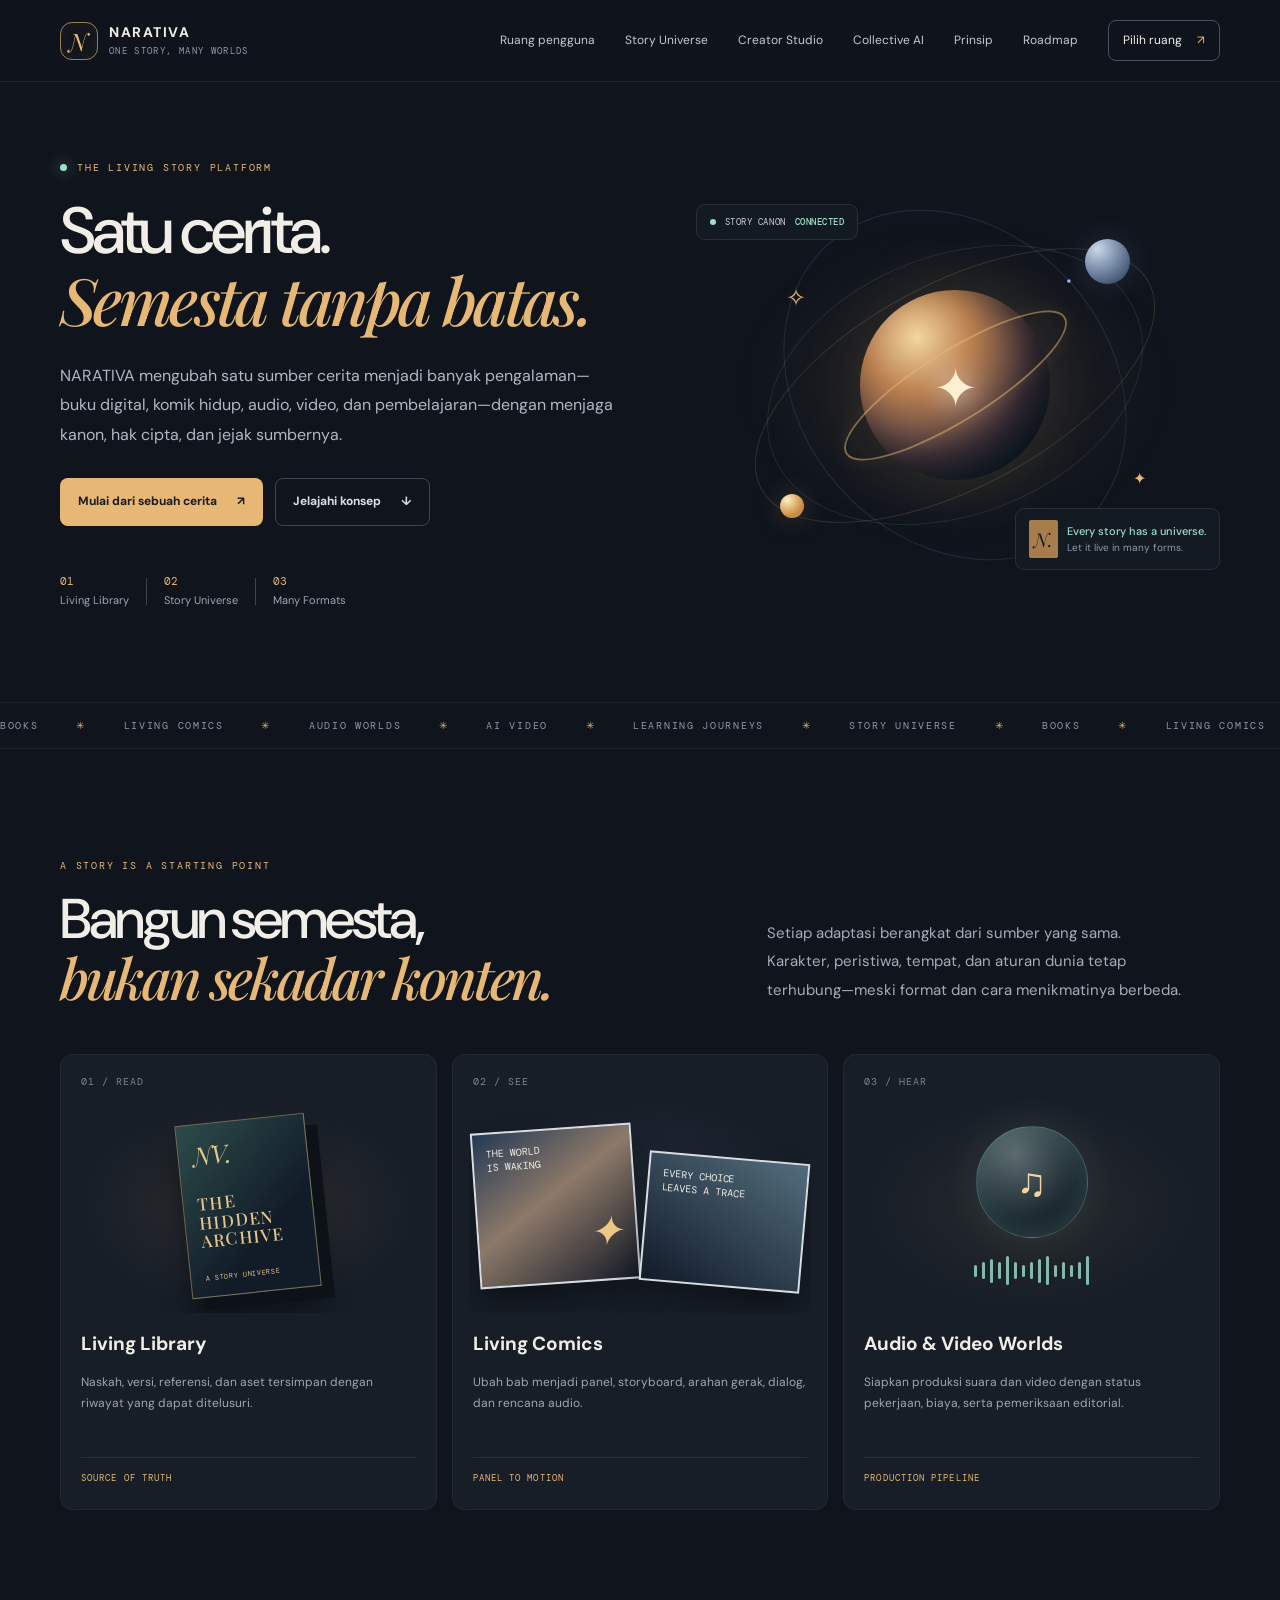
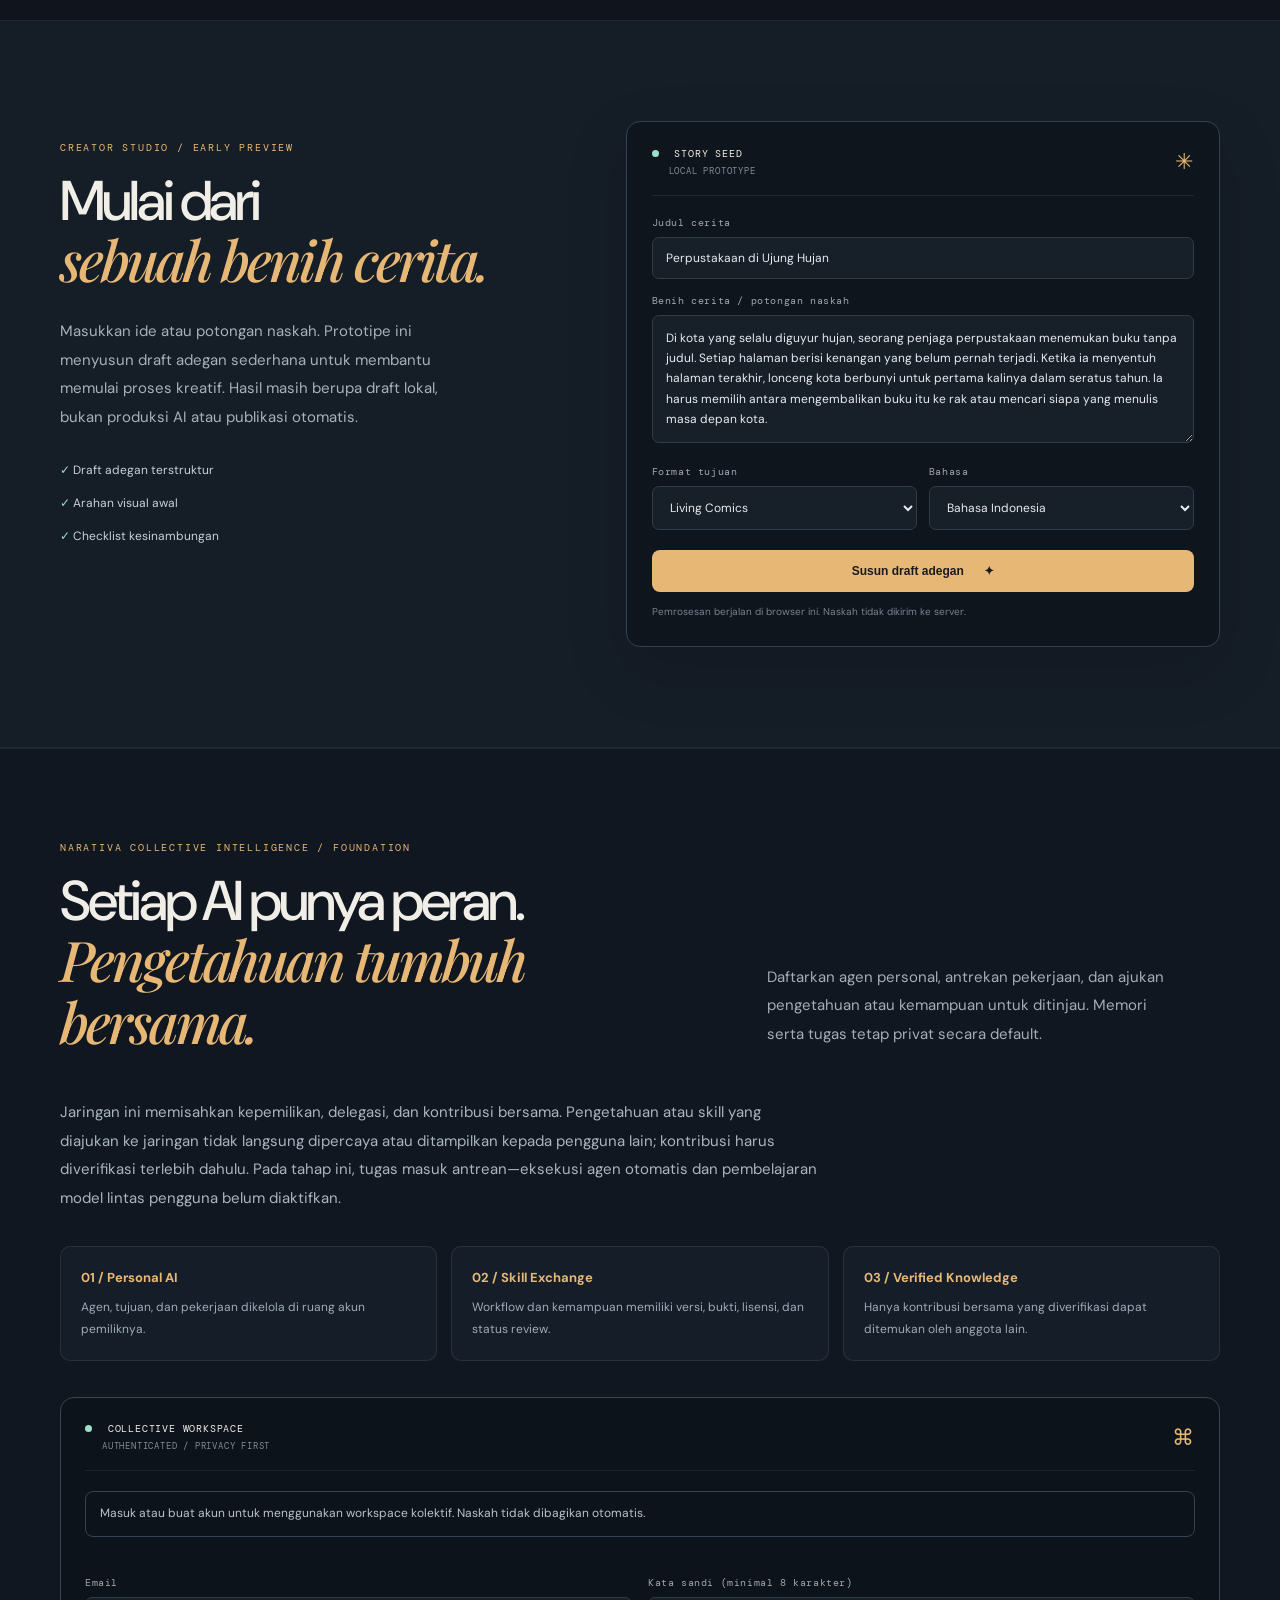
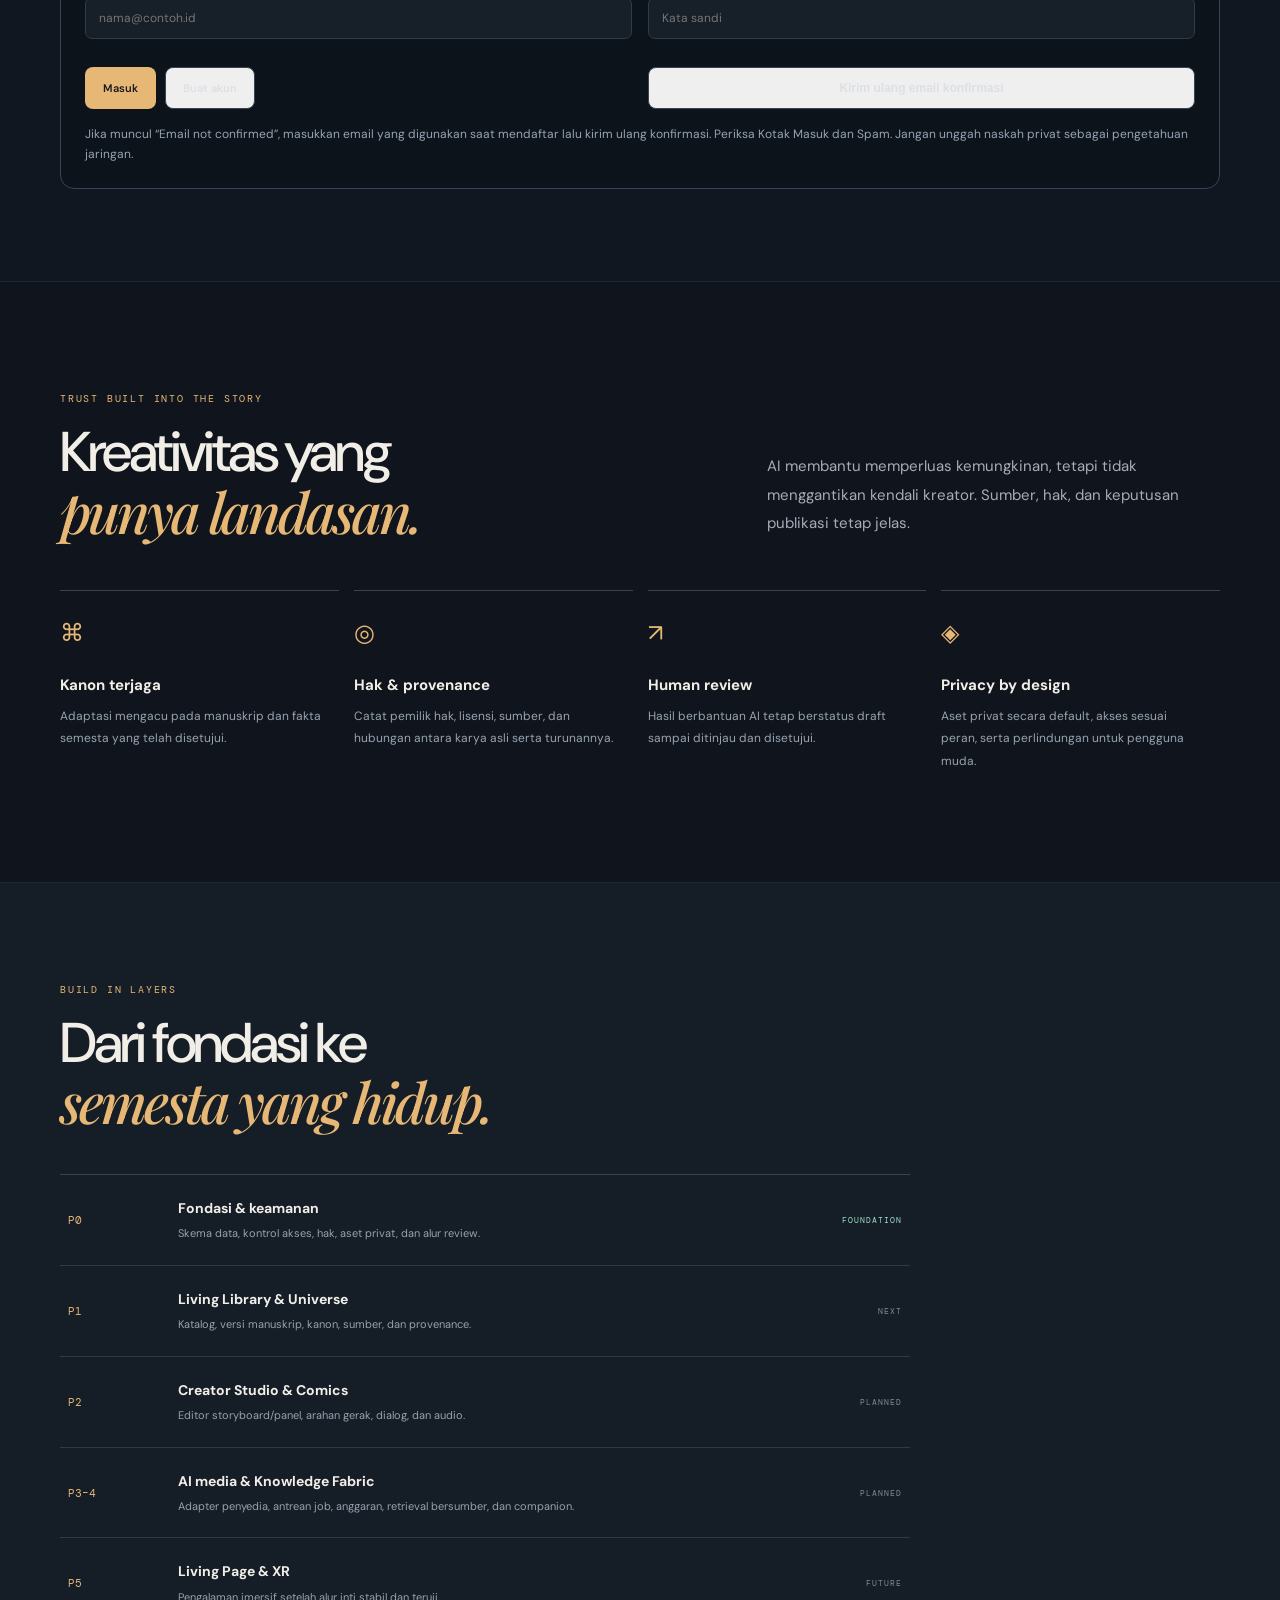
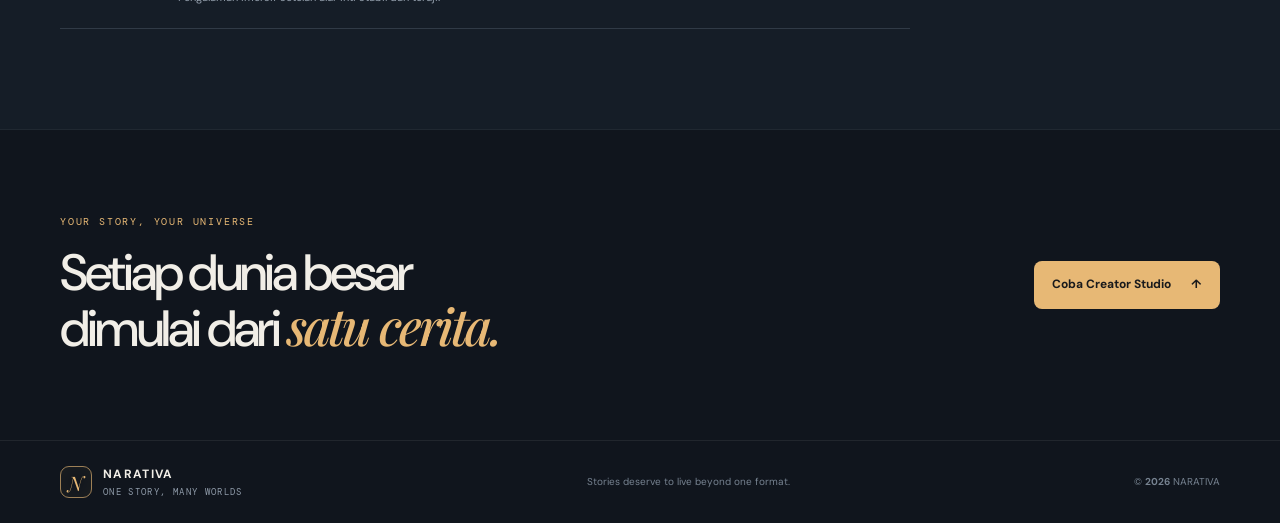
==== website/index.html @ 00829915 "feat: add resend email confirmation action" ====
<!doctype html>
<html lang="id">
<head>
  <meta charset="utf-8">
  <meta name="viewport" content="width=device-width,initial-scale=1">
  <meta name="theme-color" content="#10151d">
  <meta name="description" content="NARATIVA — One Story, Many Worlds. Living Library dan Story Universe Engine untuk mengembangkan cerita ke buku, komik hidup, audio, video, dan pengalaman belajar.">
  <title>NARATIVA — One Story, Many Worlds</title>
  <link rel="stylesheet" href="theme.css">
  <link rel="stylesheet" href="collective.css">
  <script defer src="vendor/supabase.js"></script>
  <script defer src="app.js"></script>
  <script defer src="collective.js"></script>
</head>
<body>
  <header class="topbar">
    <a class="brand" href="#home" aria-label="NARATIVA home"><span class="brand-mark">N</span><span>NARATIVA<small>ONE STORY, MANY WORLDS</small></span></a>
    <button class="menu-toggle" id="menuToggle" aria-label="Buka menu" aria-expanded="false">☰</button>
    <nav id="nav">
      <a href="spaces.html">Ruang pengguna</a><a href="#universe">Story Universe</a><a href="#studio">Creator Studio</a><a href="#collective">Collective AI</a><a href="#principles">Prinsip</a><a href="#roadmap">Roadmap</a>
      <a class="nav-cta" href="spaces.html">Pilih ruang <span>↗</span></a>
    </nav>
  </header>
  <main>
    <section class="hero wrap" id="home">
      <div class="hero-copy">
        <div class="eyebrow"><span class="pulse"></span> THE LIVING STORY PLATFORM</div>
        <h1>Satu cerita.<br><em>Semesta tanpa batas.</em></h1>
        <p class="hero-lede">NARATIVA mengubah satu sumber cerita menjadi banyak pengalaman—buku digital, komik hidup, audio, video, dan pembelajaran—dengan menjaga kanon, hak cipta, dan jejak sumbernya.</p>
        <div class="hero-actions"><a class="button primary" href="#studio">Mulai dari sebuah cerita <span>↗</span></a><a class="button secondary" href="#universe">Jelajahi konsep <span>↓</span></a></div>
        <div class="proof-row"><div><b>01</b><span>Living Library</span></div><i></i><div><b>02</b><span>Story Universe</span></div><i></i><div><b>03</b><span>Many Formats</span></div></div>
      </div>
      <div class="hero-art" aria-label="Ilustrasi abstrak semesta cerita">
        <div class="orbit orbit-a"></div><div class="orbit orbit-b"></div><div class="orbit orbit-c"></div>
        <div class="planet planet-main"><span class="planet-glyph">✦</span></div><div class="planet planet-small"></div><div class="planet planet-gold"></div>
        <div class="art-label label-top"><span class="tiny-dot"></span> STORY CANON <b>CONNECTED</b></div>
        <div class="art-label label-bottom"><span class="mini-cover">N.</span><span><b>Every story has a universe.</b><small>Let it live in many forms.</small></span></div>
        <span class="star star-one">✧</span><span class="star star-two">✦</span><span class="star star-three">·</span>
      </div>
    </section>
    <section class="ticker" aria-label="Format yang didukung"><div>BOOKS <span>✳</span> LIVING COMICS <span>✳</span> AUDIO WORLDS <span>✳</span> AI VIDEO <span>✳</span> LEARNING JOURNEYS <span>✳</span> STORY UNIVERSE <span>✳</span> BOOKS <span>✳</span> LIVING COMICS <span>✳</span></div></section>
    <section class="section wrap" id="universe">
      <div class="section-head"><div><div class="eyebrow">A STORY IS A STARTING POINT</div><h2>Bangun semesta,<br><em>bukan sekadar konten.</em></h2></div><p>Setiap adaptasi berangkat dari sumber yang sama. Karakter, peristiwa, tempat, dan aturan dunia tetap terhubung—meski format dan cara menikmatinya berbeda.</p></div>
      <div class="format-grid">
        <article class="format-card card-book"><div class="card-number">01 / READ</div><div class="format-art book-art"><div class="book-cover"><span>NV.</span><i>THE<br>HIDDEN<br>ARCHIVE</i><small>A STORY UNIVERSE</small></div></div><h3>Living Library</h3><p>Naskah, versi, referensi, dan aset tersimpan dengan riwayat yang dapat ditelusuri.</p><span class="card-tag">SOURCE OF TRUTH</span></article>
        <article class="format-card card-comic"><div class="card-number">02 / SEE</div><div class="format-art comic-art"><div class="comic-panel"><span>THE WORLD<br>IS WAKING</span><i>✦</i></div><div class="comic-panel second"><span>EVERY CHOICE<br>LEAVES A TRACE</span></div></div><h3>Living Comics</h3><p>Ubah bab menjadi panel, storyboard, arahan gerak, dialog, dan rencana audio.</p><span class="card-tag">PANEL TO MOTION</span></article>
        <article class="format-card card-audio"><div class="card-number">03 / HEAR</div><div class="format-art audio-art"><div class="sound-orb">♫</div><div class="wave"><b></b><b></b><b></b><b></b><b></b><b></b><b></b><b></b><b></b><b></b><b></b><b></b><b></b><b></b><b></b></div></div><h3>Audio & Video Worlds</h3><p>Siapkan produksi suara dan video dengan status pekerjaan, biaya, serta pemeriksaan editorial.</p><span class="card-tag">PRODUCTION PIPELINE</span></article>
      </div>
    </section>
    <section class="studio-section" id="studio"><div class="wrap studio-layout">
      <div class="studio-copy"><div class="eyebrow">CREATOR STUDIO / EARLY PREVIEW</div><h2>Mulai dari<br><em>sebuah benih cerita.</em></h2><p>Masukkan ide atau potongan naskah. Prototipe ini menyusun draft adegan sederhana untuk membantu memulai proses kreatif. Hasil masih berupa draft lokal, bukan produksi AI atau publikasi otomatis.</p><div class="studio-points"><span>✓ Draft adegan terstruktur</span><span>✓ Arahan visual awal</span><span>✓ Checklist kesinambungan</span></div></div>
      <div class="studio-panel"><div class="panel-top"><div><span class="status-dot"></span> STORY SEED <small>LOCAL PROTOTYPE</small></div><span class="panel-icon">✳</span></div>
        <label for="storyTitle">Judul cerita</label><input id="storyTitle" maxlength="90" value="Perpustakaan di Ujung Hujan" placeholder="Beri judul cerita">
        <label for="storyText">Benih cerita / potongan naskah</label><textarea id="storyText" rows="5" maxlength="6000" placeholder="Ceritakan tokoh, dunia, konflik, atau adegan pembuka...">Di kota yang selalu diguyur hujan, seorang penjaga perpustakaan menemukan buku tanpa judul. Setiap halaman berisi kenangan yang belum pernah terjadi. Ketika ia menyentuh halaman terakhir, lonceng kota berbunyi untuk pertama kalinya dalam seratus tahun. Ia harus memilih antara mengembalikan buku itu ke rak atau mencari siapa yang menulis masa depan kota.</textarea>
        <div class="panel-options"><div><label for="formatSelect">Format tujuan</label><select id="formatSelect"><option value="comic">Living Comics</option><option value="book">Buku digital</option><option value="audio">Audio drama</option><option value="video">AI Video (rencana)</option></select></div><div><label for="languageSelect">Bahasa</label><select id="languageSelect"><option value="id">Bahasa Indonesia</option><option value="en">English</option></select></div></div>
        <button class="button primary generate-btn" id="generateBtn">Susun draft adegan <span>✦</span></button>
        <p class="form-note" id="formNote">Pemrosesan berjalan di browser ini. Naskah tidak dikirim ke server.</p>
        <div id="results" class="results" hidden aria-live="polite"></div>
      </div>
    </div></section>
    <section class="collective-section" id="collective"><div class="wrap">
      <div class="eyebrow">NARATIVA COLLECTIVE INTELLIGENCE / FOUNDATION</div>
      <div class="section-head"><div><h2>Setiap AI punya peran.<br><em>Pengetahuan tumbuh bersama.</em></h2></div><p>Daftarkan agen personal, antrekan pekerjaan, dan ajukan pengetahuan atau kemampuan untuk ditinjau. Memori serta tugas tetap privat secara default.</p></div>
      <p class="collective-intro">Jaringan ini memisahkan kepemilikan, delegasi, dan kontribusi bersama. Pengetahuan atau skill yang diajukan ke jaringan tidak langsung dipercaya atau ditampilkan kepada pengguna lain; kontribusi harus diverifikasi terlebih dahulu. Pada tahap ini, tugas masuk antrean—eksekusi agen otomatis dan pembelajaran model lintas pengguna belum diaktifkan.</p>
      <div class="collective-pillars">
        <article class="collective-pillar"><b>01 / Personal AI</b><p>Agen, tujuan, dan pekerjaan dikelola di ruang akun pemiliknya.</p></article>
        <article class="collective-pillar"><b>02 / Skill Exchange</b><p>Workflow dan kemampuan memiliki versi, bukti, lisensi, dan status review.</p></article>
        <article class="collective-pillar"><b>03 / Verified Knowledge</b><p>Hanya kontribusi bersama yang diverifikasi dapat ditemukan oleh anggota lain.</p></article>
      </div>
      <div class="collective-workspace">
        <div class="panel-top"><div><span class="status-dot"></span> COLLECTIVE WORKSPACE <small>AUTHENTICATED / PRIVACY FIRST</small></div><span class="panel-icon">⌘</span></div>
        <div class="collective-status" id="collectiveStatus" role="status" aria-live="polite">Memeriksa konfigurasi autentikasi...</div>
        <div class="collective-auth" id="collectiveAuth">
          <div><label for="authEmail">Email</label><input id="authEmail" type="email" autocomplete="email" placeholder="nama@contoh.id"></div>
          <div><label for="authPassword">Kata sandi (minimal 8 karakter)</label><input id="authPassword" type="password" autocomplete="current-password" minlength="8" placeholder="Kata sandi"></div>
          <div class="collective-actions"><button class="button primary" type="button" id="signInBtn">Masuk</button><button class="button secondary" type="button" id="signUpBtn">Buat akun</button></div>
          <button class="button secondary" type="button" id="resendConfirmationBtn">Kirim ulang email konfirmasi</button>
          <p>Jika muncul “Email not confirmed”, masukkan email yang digunakan saat mendaftar lalu kirim ulang konfirmasi. Periksa Kotak Masuk dan Spam. Jangan unggah naskah privat sebagai pengetahuan jaringan.</p>
        </div>
        <div id="collectiveWorkspace" hidden>
          <div class="collective-userbar"><span>AKUN AKTIF · <strong id="collectiveUser"></strong></span><button class="button secondary" type="button" id="signOutBtn">Keluar</button></div>
          <div class="collective-grid">
            <form class="collective-form-card" id="taskForm">
              <h3>Antrean tugas kolektif</h3><p>Tugas disimpan sebagai privat. Anggaran adalah batas unit internal, bukan tagihan uang.</p>
              <label for="taskTitle">Judul tugas</label><input id="taskTitle" maxlength="180" required placeholder="Contoh: analisis kontinuitas cerita">
              <label for="taskObjective">Tujuan dan konteks yang boleh diproses</label><textarea id="taskObjective" maxlength="12000" required placeholder="Jelaskan hasil yang diharapkan..."></textarea>
              <label for="taskType">Jenis tugas</label><select id="taskType"><option value="story_analysis">Analisis cerita</option><option value="continuity">Kontinuitas</option><option value="research">Riset</option><option value="writing">Penulisan</option><option value="seo">SEO</option><option value="translation">Terjemahan</option><option value="audio_plan">Rencana audio</option><option value="other">Lainnya</option></select>
              <div class="panel-options"><div><label for="maxAgents">Maksimum agen (1–10)</label><input id="maxAgents" type="number" min="1" max="10" value="3"></div><div><label for="budgetUnits">Budget unit (1–100)</label><input id="budgetUnits" type="number" min="1" max="100" value="10"></div></div>
              <button class="button primary generate-btn" type="submit">Masukkan antrean ↗</button>
              <div class="collective-actions"><button class="button secondary" type="button" id="refreshTasksBtn">Muat tugas saya</button></div>
            </form>
            <form class="collective-form-card" id="agentForm">
              <h3>Daftarkan agen personal</h3><p>Registri agen menyimpan spesialisasi dan kapabilitas; pendaftaran tidak mengklaim agen sudah berjalan otomatis.</p>
              <label for="agentName">Nama agen</label><input id="agentName" maxlength="100" required placeholder="Story Continuity Analyst">
              <label for="agentSpecialty">Spesialisasi</label><select id="agentSpecialty"><option value="story-analysis">Analisis struktur cerita</option><option value="continuity">Kontinuitas karakter</option><option value="research">Riset dan sumber</option><option value="seo">SEO dan distribusi</option><option value="audio">Produksi audio</option><option value="translation">Bahasa dan terjemahan</option><option value="other">Lainnya</option></select>
              <label for="agentDescription">Deskripsi</label><textarea id="agentDescription" maxlength="1200" placeholder="Peran, batasan, dan metode kerja"></textarea>
              <label for="agentCapabilities">Kapabilitas (pisahkan dengan koma)</label><input id="agentCapabilities" placeholder="continuity-check, character-map">
              <button class="button primary generate-btn" type="submit">Daftarkan agen ↗</button>
              <div class="collective-actions"><button class="button secondary" type="button" id="refreshAgentsBtn">Muat agen saya</button></div>
            </form>
            <form class="collective-form-card" id="knowledgeForm">
              <h3>Ajukan pengetahuan</h3><p>Kontribusi baru berstatus menunggu tinjauan. Jangan mengirim informasi pribadi atau materi tanpa hak yang sesuai.</p>
              <label for="knowledgeTitle">Judul</label><input id="knowledgeTitle" maxlength="180" required placeholder="Praktik storyboard yang diuji">
              <label for="knowledgeSummary">Ringkasan pengetahuan</label><textarea id="knowledgeSummary" maxlength="4000" required placeholder="Temuan, konteks, batas penerapan, dan hasil..."></textarea>
              <label for="knowledgeDomain">Domain</label><input id="knowledgeDomain" maxlength="80" placeholder="storytelling">
              <label for="knowledgeSource">URL sumber (opsional)</label><input id="knowledgeSource" type="url" maxlength="2000" placeholder="https://...">
              <label class="collective-check"><input id="knowledgeShare" type="checkbox"> Ajukan untuk dibagikan ke jaringan (menunggu verifikasi)</label>
              <button class="button primary generate-btn" type="submit">Simpan kontribusi ↗</button>
            </form>
            <form class="collective-form-card" id="skillForm">
              <h3>Ajukan skill / workflow</h3><p>Deskripsikan kemampuan yang bisa diuji ulang. Skill jaringan tetap menunggu verifikasi.</p>
              <label for="skillName">Nama skill</label><input id="skillName" maxlength="120" required placeholder="Continuity Check Workflow">
              <label for="skillSlug">Slug unik</label><input id="skillSlug" maxlength="100" required pattern="[A-Za-z0-9-]+" placeholder="continuity-check-workflow">
              <label for="skillVersion">Versi</label><input id="skillVersion" maxlength="32" value="1.0.0">
              <label for="skillSummary">Ringkasan dan batas penggunaan</label><textarea id="skillSummary" maxlength="2000" required placeholder="Masukan, keluaran, batasan, dan cara mengukur kualitas..."></textarea>
              <label for="skillInstructions">Instruksi workflow (opsional)</label><textarea id="skillInstructions" maxlength="4000" placeholder="Langkah-langkah workflow tanpa rahasia atau data privat"></textarea>
              <label class="collective-check"><input id="skillShare" type="checkbox"> Ajukan ke katalog bersama (menunggu verifikasi)</label>
              <button class="button primary generate-btn" type="submit">Simpan skill ↗</button>
            </form>
            <div class="collective-form-card">
              <h3>Temukan pengetahuan dan skill</h3><p>Hanya item jaringan berstatus terverifikasi yang muncul di sini.</p>
              <label for="discoverDomain">Filter domain (opsional)</label><input id="discoverDomain" maxlength="80" placeholder="storytelling">
              <button class="button secondary generate-btn" type="button" id="discoverBtn">Cari katalog bersama ↗</button>
              <div class="collective-actions"><button class="button secondary" type="button" id="viewTasksBtn">Tampilkan tugas</button><button class="button secondary" type="button" id="viewAgentsBtn">Tampilkan agen</button></div>
            </div>
          </div>
          <div class="collective-output" id="collectiveOutput" aria-live="polite"></div>
        </div>
      </div>
    </div></section>
    <section class="section wrap" id="principles"><div class="section-head"><div><div class="eyebrow">TRUST BUILT INTO THE STORY</div><h2>Kreativitas yang<br><em>punya landasan.</em></h2></div><p>AI membantu memperluas kemungkinan, tetapi tidak menggantikan kendali kreator. Sumber, hak, dan keputusan publikasi tetap jelas.</p></div>
      <div class="principle-grid"><article><span class="principle-icon">⌘</span><h3>Kanon terjaga</h3><p>Adaptasi mengacu pada manuskrip dan fakta semesta yang telah disetujui.</p></article><article><span class="principle-icon">◎</span><h3>Hak & provenance</h3><p>Catat pemilik hak, lisensi, sumber, dan hubungan antara karya asli serta turunannya.</p></article><article><span class="principle-icon">↗</span><h3>Human review</h3><p>Hasil berbantuan AI tetap berstatus draft sampai ditinjau dan disetujui.</p></article><article><span class="principle-icon">◈</span><h3>Privacy by design</h3><p>Aset privat secara default, akses sesuai peran, serta perlindungan untuk pengguna muda.</p></article></div>
    </section>
    <section class="roadmap-section" id="roadmap"><div class="wrap"><div class="eyebrow">BUILD IN LAYERS</div><h2>Dari fondasi ke<br><em>semesta yang hidup.</em></h2><div class="roadmap">
      <div class="road-step active"><span class="step-no">P0</span><div><h3>Fondasi & keamanan</h3><p>Skema data, kontrol akses, hak, aset privat, dan alur review.</p></div><span class="step-status">FOUNDATION</span></div>
      <div class="road-step"><span class="step-no">P1</span><div><h3>Living Library & Universe</h3><p>Katalog, versi manuskrip, kanon, sumber, dan provenance.</p></div><span class="step-status">NEXT</span></div>
      <div class="road-step"><span class="step-no">P2</span><div><h3>Creator Studio & Comics</h3><p>Editor storyboard/panel, arahan gerak, dialog, dan audio.</p></div><span class="step-status">PLANNED</span></div>
      <div class="road-step"><span class="step-no">P3–4</span><div><h3>AI media & Knowledge Fabric</h3><p>Adapter penyedia, antrean job, anggaran, retrieval bersumber, dan companion.</p></div><span class="step-status">PLANNED</span></div>
      <div class="road-step"><span class="step-no">P5</span><div><h3>Living Page & XR</h3><p>Pengalaman imersif setelah alur inti stabil dan teruji.</p></div><span class="step-status">FUTURE</span></div>
    </div></div></section>
    <section class="closing wrap"><div><div class="eyebrow">YOUR STORY, YOUR UNIVERSE</div><h2>Setiap dunia besar<br>dimulai dari <em>satu cerita.</em></h2></div><a class="button primary" href="#studio">Coba Creator Studio <span>↑</span></a></section>
  </main>
  <footer><a class="brand" href="#home"><span class="brand-mark">N</span><span>NARATIVA<small>ONE STORY, MANY WORLDS</small></span></a><span>Stories deserve to live beyond one format.</span><span>© <b id="year"></b> NARATIVA</span></footer>
</body>
</html>
---- website/theme.css ----
@import url('https://fonts.googleapis.com/css2?family=DM+Mono:wght@400;500&family=DM+Sans:wght@400;500;600;700&family=Playfair+Display:ital,wght@0,500;0,600;1,500;1,600&display=swap');
:root{--bg:#10151d;--panel:#171e28;--ink:#f1eee7;--muted:#a5adb8;--line:#2b3440;--gold:#e7b875;--mint:#9de0c9;--blue:#9eb8ff;--max:1160px}*{box-sizing:border-box}html{scroll-behavior:smooth;scroll-padding-top:86px}body{margin:0;background:var(--bg);color:var(--ink);font-family:'DM Sans',sans-serif;font-size:15px;line-height:1.65}a{color:inherit;text-decoration:none}.wrap{width:min(var(--max),calc(100% - 48px));margin:auto}.topbar{height:82px;display:flex;align-items:center;justify-content:space-between;padding:0 max(24px,calc((100vw - var(--max))/2));border-bottom:1px solid #ffffff10;background:#10151df2;position:sticky;top:0;z-index:10;backdrop-filter:blur(18px)}.brand{display:flex;gap:11px;align-items:center;font-weight:700;letter-spacing:.11em;font-size:14px;line-height:1.2}.brand small{display:block;font:9px 'DM Mono',monospace;color:#8f9ba9;letter-spacing:.15em;margin-top:5px}.brand-mark{width:38px;height:38px;border:1px solid #e7b875a8;border-radius:12px;display:grid;place-items:center;color:var(--gold);font:italic 24px 'Playfair Display';box-shadow:inset 0 0 22px #e7b87510}nav{display:flex;align-items:center;gap:30px;font-size:12px;color:#c4cad2}nav a:hover{color:var(--gold)}.nav-cta{border:1px solid #47515e;padding:10px 14px;border-radius:8px;color:var(--ink)}.nav-cta span{color:var(--gold);margin-left:12px}.menu-toggle{display:none;background:none;color:var(--ink);border:0;font-size:22px}.hero{min-height:620px;display:grid;grid-template-columns:1.05fr .95fr;align-items:center;gap:45px;padding-top:58px;padding-bottom:72px}.eyebrow{font:10px 'DM Mono',monospace;letter-spacing:.18em;color:var(--gold);display:flex;align-items:center;gap:10px}.pulse{width:7px;height:7px;border-radius:50%;background:var(--mint);box-shadow:0 0 13px #9de0c9a0}.hero h1,.section h2,.studio-copy h2,.roadmap-section h2,.closing h2{font-size:clamp(44px,5.1vw,70px);letter-spacing:-.055em;line-height:1.04;font-weight:500;margin:23px 0}.hero h1 em,.section h2 em,.studio-copy h2 em,.roadmap-section h2 em,.closing h2 em{font-family:'Playfair Display',serif;font-weight:500;color:var(--gold)}.hero-lede{max-width:560px;color:#b0b8c2;font-size:16px;line-height:1.85}.hero-actions{display:flex;gap:12px;flex-wrap:wrap;margin-top:29px}.button{display:inline-flex;align-items:center;justify-content:center;gap:20px;padding:13px 17px;border-radius:8px;font-size:12px;font-weight:700;border:1px solid transparent;cursor:pointer;transition:transform .2s,background .2s}.button:hover{transform:translateY(-2px)}.primary{background:var(--gold);color:#191a1c}.primary:hover{background:#f0c98e}.secondary{border-color:#3a4552;color:#dce0e5}.secondary:hover{background:#ffffff08}.proof-row{display:flex;align-items:center;gap:17px;margin-top:48px}.proof-row div{display:flex;flex-direction:column;gap:3px}.proof-row b{font:11px 'DM Mono';color:var(--gold)}.proof-row span{font-size:11px;color:#9ca6b1}.proof-row i{height:27px;width:1px;background:#3b4550}.hero-art{height:430px;position:relative;display:grid;place-items:center;isolation:isolate}.hero-art:before{content:'';position:absolute;inset:12% 8%;background:radial-gradient(ellipse,#a77d4c1e,transparent 67%);filter:blur(14px);z-index:-1}.orbit{position:absolute;border:1px solid #e7b8752a;border-radius:50%;transform:rotate(-28deg)}.orbit-a{width:440px;height:205px}.orbit-b{width:380px;height:310px;transform:rotate(48deg);border-color:#9eb8ff22}.orbit-c{width:260px;height:390px;transform:rotate(69deg);border-color:#9de0c91b}.planet{position:absolute;border-radius:50%}.planet-main{width:190px;height:190px;background:radial-gradient(circle at 30% 25%,#f4d6a0,#ba8050 28%,#4c3a43 61%,#1a2737 80%);box-shadow:inset -24px -20px 40px #05080c99,0 0 65px #e7b87525;display:grid;place-items:center}.planet-main:after{content:'';position:absolute;width:255px;height:67px;border:2px solid #e7b87580;border-radius:50%;transform:rotate(-32deg);box-shadow:0 0 18px #e7b87518}.planet-glyph{font:54px 'Playfair Display';color:#fff0d1;text-shadow:0 0 30px #fff}.planet-small{width:45px;height:45px;background:radial-gradient(circle at 28% 22%,#c8d6e8,#586d8b 65%,#273244);top:16%;right:17%;box-shadow:0 0 30px #9eb8ff25}.planet-gold{width:24px;height:24px;background:radial-gradient(circle at 30% 25%,#fff0bb,#c98b46 65%);bottom:19%;left:17%;box-shadow:0 0 26px #e7b87535}.art-label{position:absolute;display:flex;align-items:center;gap:9px;border:1px solid #ffffff18;background:#141b24db;backdrop-filter:blur(14px);padding:11px 13px;border-radius:9px;font:9px 'DM Mono';letter-spacing:.06em;color:#cbd1d9}.art-label b{color:var(--mint);font-weight:500}.label-top{top:8%;left:1%}.tiny-dot{width:6px;height:6px;border-radius:50%;background:var(--mint)}.label-bottom{bottom:7%;right:0;letter-spacing:0;font:11px 'DM Sans'}.label-bottom b,.label-bottom small{display:block}.label-bottom small{font-size:10px;color:#8f9aa8;margin-top:3px}.mini-cover{width:29px;height:38px;display:grid;place-items:center;background:#a77d4c;color:#171b21;font:italic 19px 'Playfair Display';border-radius:2px}.star{position:absolute;color:var(--gold)}.star-one{top:25%;left:18%;font-size:24px}.star-two{bottom:25%;right:14%;font-size:16px}.star-three{top:20%;right:28%;font-size:30px;color:var(--blue)}.ticker{border-top:1px solid #ffffff0e;border-bottom:1px solid #ffffff0e;overflow:hidden;white-space:nowrap;padding:16px 0;color:#8d98a5;font:10px 'DM Mono';letter-spacing:.17em}.ticker div{width:max-content;animation:marquee 36s linear infinite}.ticker span{color:var(--gold);padding:0 30px}@keyframes marquee{to{transform:translateX(-30%)}}.section{padding-top:110px;padding-bottom:110px}.section-head{display:grid;grid-template-columns:1fr .7fr;align-items:end;gap:60px;margin-bottom:44px}.section h2,.studio-copy h2,.roadmap-section h2,.closing h2{font-size:clamp(38px,4.4vw,56px);margin:18px 0 0}.section-head>p{color:var(--muted);max-width:420px;line-height:1.9;margin:0 0 6px}.format-grid{display:grid;grid-template-columns:repeat(3,1fr);gap:15px}.format-card{background:var(--panel);border:1px solid #ffffff0c;border-radius:13px;padding:20px;min-width:0;overflow:hidden}.card-number{font:10px 'DM Mono';color:#788492;letter-spacing:.1em}.format-art{height:215px;display:flex;align-items:center;justify-content:center;position:relative;overflow:hidden;margin:10px -4px 15px}.book-art{background:radial-gradient(ellipse,#b78b5226,transparent 70%)}.book-cover{width:130px;height:174px;background:linear-gradient(135deg,#2c4b4b,#121c28 65%);border:1px solid #c6a36c8a;box-shadow:12px 13px 0 #0d1218,0 22px 32px #0007;transform:rotate(-6deg);padding:14px;display:flex;flex-direction:column;justify-content:space-between;color:#e6c58e}.book-cover span{font:italic 25px 'Playfair Display'}.book-cover i{font:500 17px 'Playfair Display';line-height:1.1;letter-spacing:.07em}.book-cover small{font:7px 'DM Mono';letter-spacing:.1em}.comic-art{background:radial-gradient(ellipse,#5a71962b,transparent 70%);gap:8px;transform-style:preserve-3d}.comic-panel{width:47%;height:156px;border:2px solid #d7dce1;background:linear-gradient(145deg,#243a54,#8d7969 45%,#161c28);transform:rotate(-4deg);padding:13px;display:flex;flex-direction:column;justify-content:space-between;box-shadow:0 15px 30px #0006}.comic-panel span{font:10px 'DM Mono';line-height:1.4}.comic-panel i{font-size:42px;text-align:right;color:#edc886}.comic-panel.second{height:130px;transform:rotate(5deg);background:linear-gradient(30deg,#121b2a,#526c7b);margin-top:32px}.format-card h3{font-size:19px;margin:10px 0 5px}.format-card p{font-size:12px;color:#9ca7b4;line-height:1.8;min-height:65px}.card-tag{font:9px 'DM Mono';letter-spacing:.12em;color:var(--gold);display:inline-block;border-top:1px solid #ffffff13;padding-top:14px;width:100%;margin-top:8px}.audio-art{background:radial-gradient(ellipse,#8b684026,transparent 70%);flex-direction:column;gap:18px}.sound-orb{width:112px;height:112px;border-radius:50%;display:grid;place-items:center;font-size:40px;color:#f5d59e;background:radial-gradient(circle at 35% 25%,#5c6b70,#1a2730 60%,#111720);box-shadow:inset 0 0 30px #9de0c933,0 0 45px #9de0c91b;border:1px solid #9de0c94a}.wave{height:30px;display:flex;align-items:center;gap:5px}.wave b{width:3px;border-radius:3px;background:var(--mint);height:var(--h,12px);opacity:.8}.wave b:nth-child(3n){--h:24px}.wave b:nth-child(2n){--h:17px}.wave b:nth-child(5n){--h:29px}.studio-section{background:#151d27;border-block:1px solid #ffffff0c;padding:100px 0}.studio-layout{display:grid;grid-template-columns:.8fr 1fr;gap:90px;align-items:start}.studio-copy{padding-top:20px}.studio-copy>p{color:#a7b1bd;line-height:1.9;max-width:410px;margin-top:25px}.studio-points{display:grid;gap:13px;margin-top:30px;color:#c8d1d9;font-size:12px}.studio-points span::first-letter{color:var(--mint)}.studio-panel{background:#0f151d;border:1px solid #35404e;border-radius:14px;padding:25px;box-shadow:0 22px 65px #0002}.panel-top{display:flex;align-items:center;justify-content:space-between;border-bottom:1px solid #ffffff12;padding-bottom:18px;margin-bottom:20px;font:10px 'DM Mono';letter-spacing:.08em}.panel-top small{color:#7f8c9b;display:block;margin:5px 0 0 17px;font-size:9px}.status-dot{display:inline-block;width:7px;height:7px;background:var(--mint);border-radius:50%;margin-right:9px}.panel-icon{font-size:22px;color:var(--gold)}label{display:block;font:10px 'DM Mono';letter-spacing:.06em;color:#9ca8b5;margin:15px 0 8px}input,textarea,select{width:100%;background:#171f29;color:#e8ebef;border:1px solid #303c49;border-radius:7px;padding:12px 13px;font:12px 'DM Sans';outline:none}input:focus,textarea:focus,select:focus{border-color:#cba36c}textarea{resize:vertical;line-height:1.7;min-height:118px}.panel-options{display:grid;grid-template-columns:1fr 1fr;gap:12px}.generate-btn{width:100%;margin-top:20px}.form-note{font-size:10px;color:#758392;margin:12px 0 0}.results{border-top:1px solid #ffffff14;margin-top:23px;padding-top:18px}.results h3{font-size:17px;margin:0 0 5px}.results-intro{color:#9ba7b3;font-size:11px;margin-bottom:16px}.scene{padding:14px;border:1px solid #303b48;border-radius:8px;margin-top:9px;background:#151d26}.scene-top{display:flex;justify-content:space-between;gap:12px;font:9px 'DM Mono';color:var(--gold)}.scene h4{margin:8px 0;font-size:13px}.scene p{font-size:11px;line-height:1.7;color:#a8b2bd;margin:0}.scene small{display:block;color:#7c8998;font-size:10px;margin-top:10px}.principle-grid{display:grid;grid-template-columns:repeat(4,1fr);gap:15px;margin-top:46px}.principle-grid article{border-top:1px solid #38434f;padding:22px 15px 0 0}.principle-icon{font-size:24px;color:var(--gold)}.principle-grid h3{font-size:15px;margin:20px 0 8px}.principle-grid p{color:#98a3b0;font-size:12px;line-height:1.85;margin:0}.roadmap-section{background:#151d27;border-block:1px solid #ffffff0c;padding:100px 0}.roadmap-section h2{margin-bottom:40px}.roadmap{max-width:850px;border-top:1px solid #394450}.road-step{display:grid;grid-template-columns:90px 1fr 110px;gap:20px;align-items:center;padding:22px 8px;border-bottom:1px solid #303a46}.step-no{font:11px 'DM Mono';color:var(--gold)}.road-step h3{font-size:14px;margin:0 0 4px}.road-step p{font-size:11px;color:#96a2af;margin:0;line-height:1.7}.step-status{font:8px 'DM Mono';letter-spacing:.12em;color:#7f8b99;text-align:right}.road-step.active .step-status{color:var(--mint)}.closing{padding-top:85px;padding-bottom:85px;display:flex;align-items:center;justify-content:space-between;gap:30px}.closing h2{font-size:clamp(35px,4vw,51px)}footer{border-top:1px solid #ffffff12;padding:25px max(24px,calc((100vw - var(--max))/2));display:flex;align-items:center;justify-content:space-between;gap:20px;color:#778391;font-size:10px}footer .brand{color:var(--ink);font-size:12px}footer .brand-mark{width:32px;height:32px;border-radius:9px;font-size:20px}
@media(max-width:900px){.hero{gap:15px;grid-template-columns:1fr .8fr}.hero-art{transform:scale(.88);margin-inline:-20px}.section-head{gap:25px}.studio-layout{gap:40px}.format-art{height:175px}.principle-grid{grid-template-columns:repeat(2,1fr);row-gap:32px}}
@media(max-width:700px){.wrap{width:calc(100% - 36px)}.topbar{height:70px;padding:0 18px}.menu-toggle{display:block}nav{display:none;position:absolute;top:69px;left:0;right:0;background:#111821;border-bottom:1px solid #303a46;padding:20px;flex-direction:column;align-items:stretch;gap:18px}nav.open{display:flex}.nav-cta{text-align:center}.hero{display:flex;flex-direction:column;align-items:stretch;padding-top:58px;padding-bottom:42px;gap:10px}.hero h1{font-size:48px}.hero-lede{font-size:14px}.hero-art{height:330px;transform:scale(.85);margin:-10px -25px 0}.proof-row{margin-top:35px;gap:12px}.proof-row span{font-size:10px}.section{padding-top:76px;padding-bottom:76px}.section-head{display:block}.section-head>p{margin-top:22px}.section h2,.studio-copy h2,.roadmap-section h2{font-size:41px}.format-grid{grid-template-columns:1fr;gap:13px}.format-card{padding:18px}.format-art{height:200px}.format-card p{min-height:0}.studio-section,.roadmap-section{padding:75px 0}.studio-layout{grid-template-columns:1fr;gap:34px}.studio-copy{padding-top:0}.studio-panel{padding:19px}.principle-grid{grid-template-columns:1fr 1fr;gap:26px 18px}.principle-grid article{padding-top:16px}.principle-grid h3{margin-top:12px}.road-step{grid-template-columns:52px 1fr;gap:12px;padding:18px 2px}.step-status{grid-column:2;text-align:left;margin-top:2px}.closing{padding-top:62px;padding-bottom:62px;display:block}.closing .button{margin-top:26px}footer{padding:22px 18px;flex-wrap:wrap}footer>span:nth-child(2){display:none}}
@media(prefers-reduced-motion:reduce){html{scroll-behavior:auto}.ticker div{animation:none}*,*:before,*:after{transition:none!important}}
---- website/collective.css ----
/* Collective Intelligence workspace */
.collective-section{padding:92px 0;background:#101720;border-block:1px solid #ffffff12}
.collective-section h2{font-size:clamp(38px,4.4vw,56px);letter-spacing:-.055em;line-height:1.04;font-weight:500;margin:18px 0 0}
.collective-section h2 em{font-family:'Playfair Display',serif;font-weight:500;color:var(--gold)}
.collective-auth[hidden],#collectiveWorkspace[hidden]{display:none!important}
.collective-intro{max-width:760px;color:#aab5c1;line-height:1.9;margin:22px 0 34px}
.collective-pillars{display:grid;grid-template-columns:repeat(3,1fr);gap:14px;margin:28px 0 36px}
.collective-pillar{border:1px solid #ffffff16;background:#151e28;padding:20px;border-radius:10px}
.collective-pillar b{display:block;color:var(--gold);font-size:13px;margin-bottom:8px}
.collective-pillar p{color:#9eabb9;font-size:12px;margin:0;line-height:1.8}
.collective-workspace{border:1px solid #394554;border-radius:14px;background:#0d131b;padding:24px}
.collective-status{border:1px solid #354352;border-radius:8px;padding:12px 14px;font-size:12px;color:#b7c3ce;margin:18px 0 24px}
.collective-status[data-kind="success"]{border-color:#527f72;color:#b8ead9}
.collective-status[data-kind="error"]{border-color:#9c5d58;color:#ffc3bc}
.collective-auth{display:grid;grid-template-columns:1fr 1fr;gap:16px;align-items:end}
.collective-auth p{grid-column:1/-1;color:#96a3b2;font-size:12px;margin:0}
.collective-auth input,.collective-workspace input,.collective-workspace textarea,.collective-workspace select{font-family:'DM Sans',sans-serif}
.collective-actions{display:flex;gap:9px;flex-wrap:wrap;margin-top:12px}
.collective-actions .button{font:600 11px 'DM Sans';}
.collective-userbar{display:flex;justify-content:space-between;gap:14px;align-items:center;border-bottom:1px solid #ffffff15;padding-bottom:17px;margin-bottom:22px;font-size:12px;color:#a9b5c2}
.collective-userbar strong{color:var(--mint);overflow-wrap:anywhere}
.collective-grid{display:grid;grid-template-columns:1fr 1fr;gap:16px}
.collective-form-card{border:1px solid #2f3a47;border-radius:10px;padding:18px;min-width:0}
.collective-form-card h3{font-size:16px;margin:0 0 6px}
.collective-form-card>p{color:#8795a4;font-size:11px;line-height:1.7;margin:0 0 14px}
.collective-form-card label{margin-top:13px}
.collective-form-card textarea{min-height:90px}
.collective-check{display:flex;gap:9px;align-items:center;color:#c4ced8;font:11px 'DM Sans';margin:14px 0}
.collective-check input{width:auto;accent-color:#e7b875}
.collective-full{grid-column:1/-1}
.collective-output{display:grid;grid-template-columns:repeat(2,minmax(0,1fr));gap:10px;margin-top:14px}
.collective-item{border:1px solid #303b48;border-radius:8px;padding:14px;min-width:0;overflow-wrap:anywhere}
.collective-item h4{font-size:13px;margin:5px 0 8px;color:#e5c48d}
.collective-item p{font-size:11px;color:#a6b1bd;line-height:1.75;margin:5px 0}
.collective-item small{font:9px 'DM Mono';letter-spacing:.04em;color:#8392a2}
.collective-empty{grid-column:1/-1;color:#8f9cab;font-size:12px;border:1px dashed #364352;padding:20px;border-radius:8px}
@media(max-width:700px){.collective-section{padding:70px 0}.collective-pillars,.collective-auth,.collective-grid,.collective-output{grid-template-columns:1fr}.collective-workspace{padding:16px}.collective-full{grid-column:auto}.collective-userbar{align-items:flex-start;flex-direction:column}}
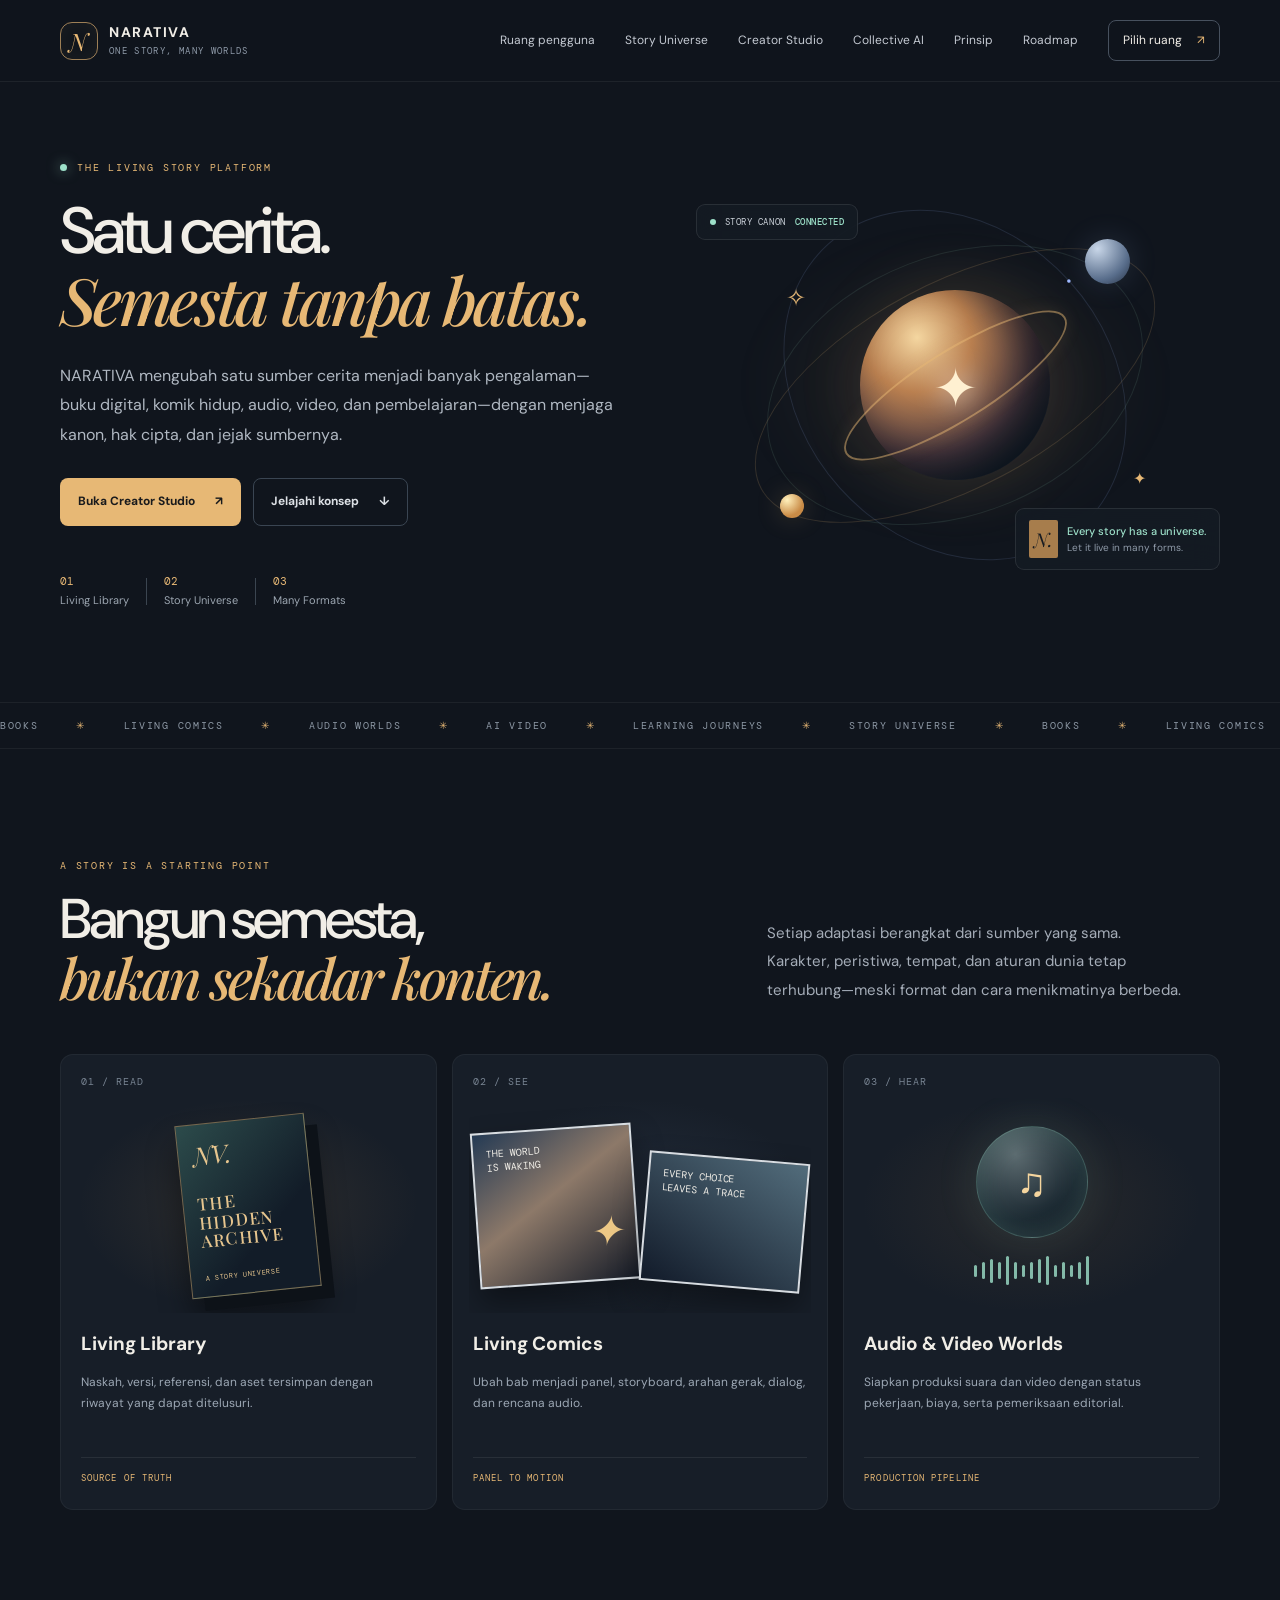
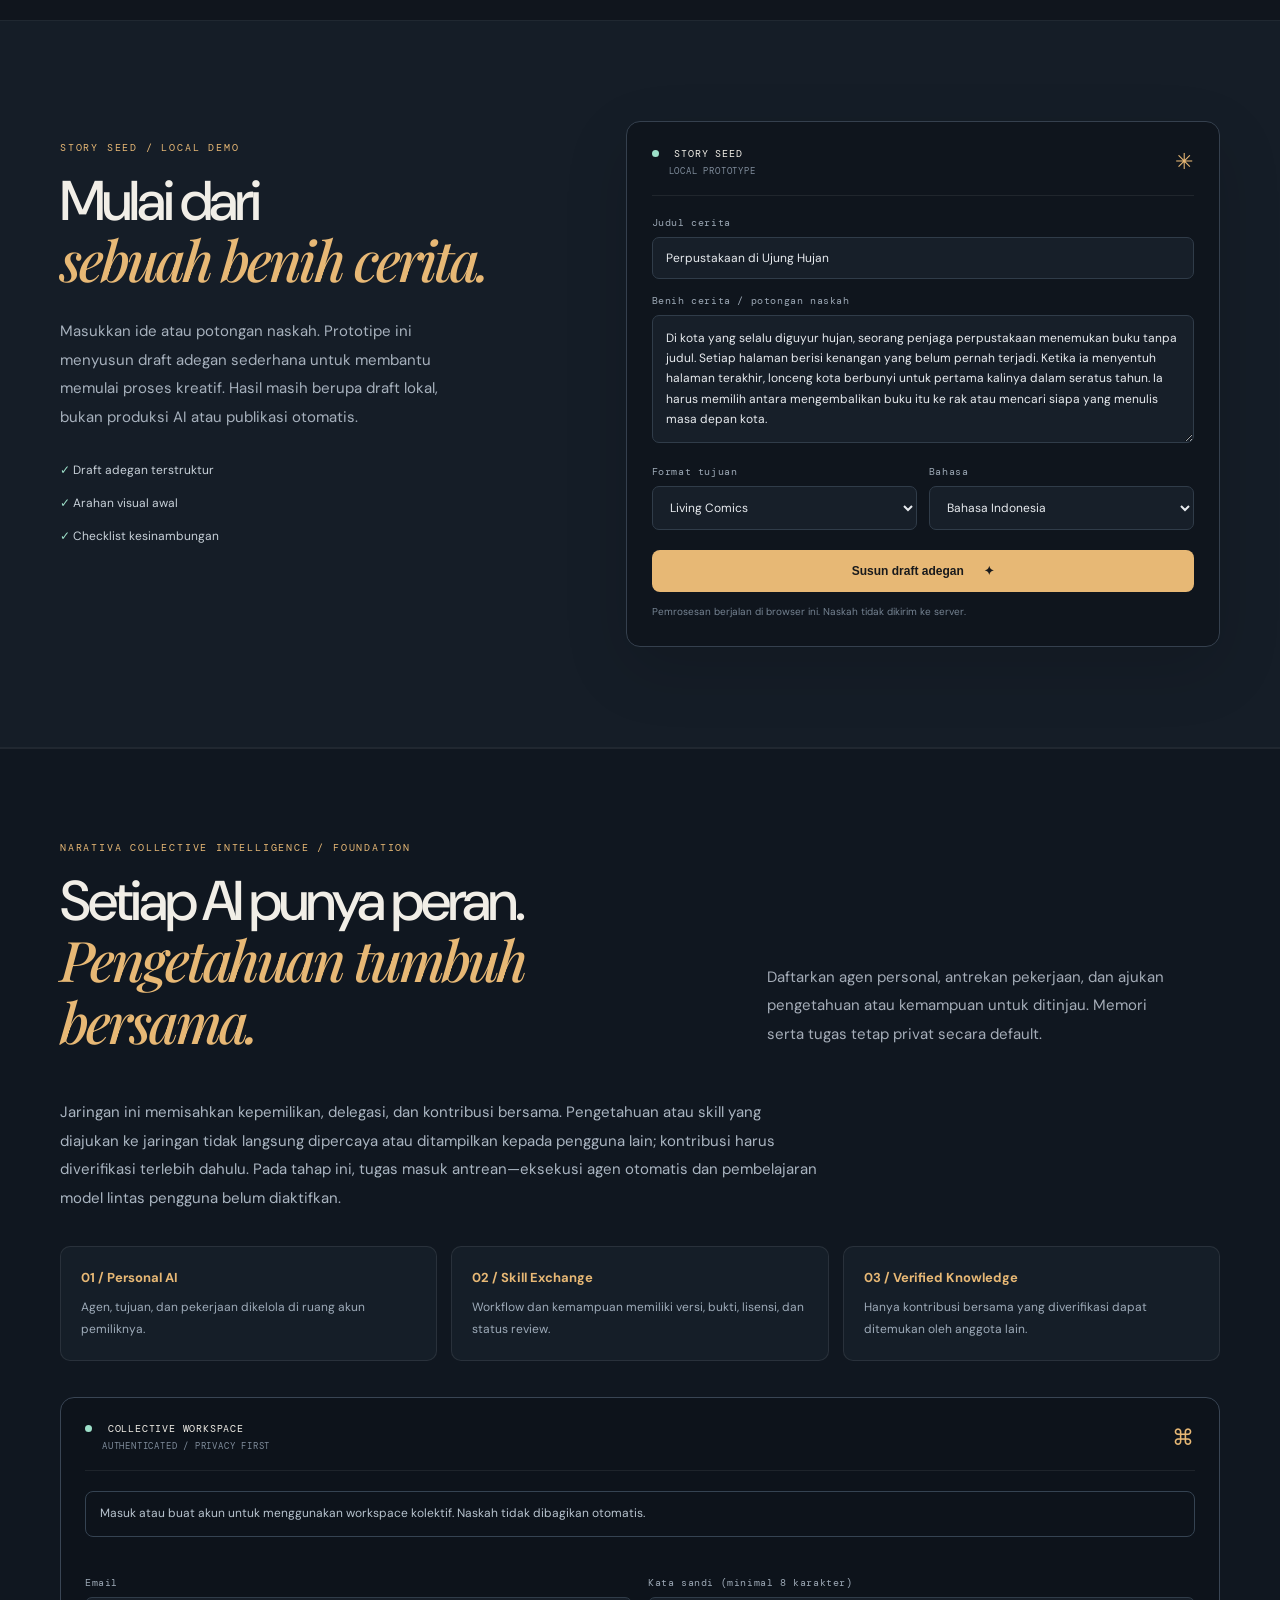
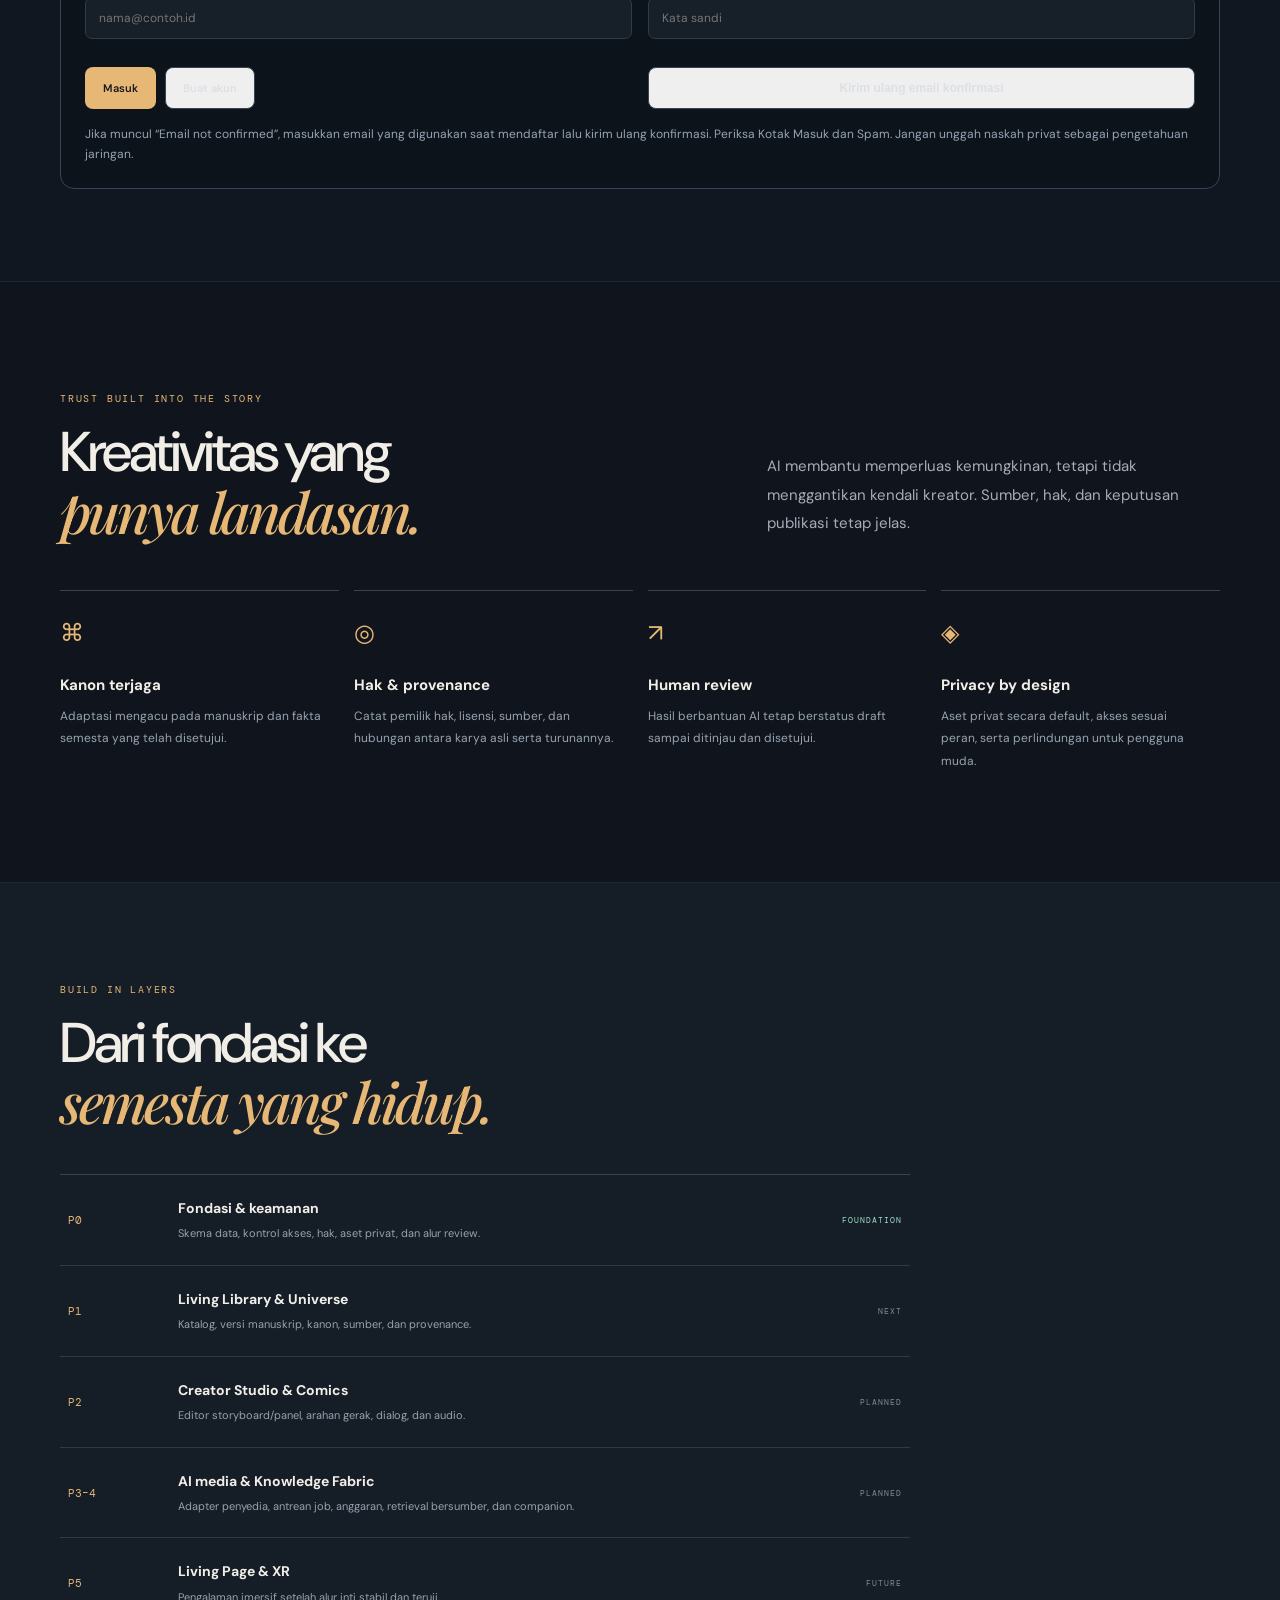
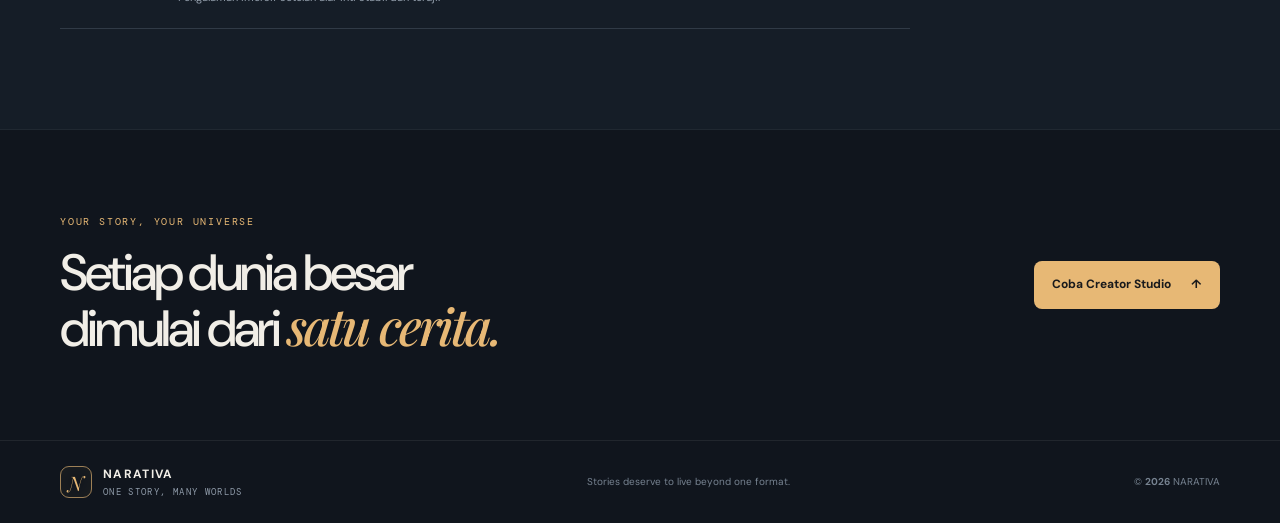
==== commit a16b892b: "ux: route creator entry points to operational Creator Studio" ====
--- a/website/index.html
+++ b/website/index.html
@@ -17,7 +17,7 @@
     <a class="brand" href="#home" aria-label="NARATIVA home"><span class="brand-mark">N</span><span>NARATIVA<small>ONE STORY, MANY WORLDS</small></span></a>
     <button class="menu-toggle" id="menuToggle" aria-label="Buka menu" aria-expanded="false">☰</button>
     <nav id="nav">
-      <a href="spaces.html">Ruang pengguna</a><a href="#universe">Story Universe</a><a href="#studio">Creator Studio</a><a href="#collective">Collective AI</a><a href="#principles">Prinsip</a><a href="#roadmap">Roadmap</a>
+      <a href="spaces.html">Ruang pengguna</a><a href="#universe">Story Universe</a><a href="creator.html">Creator Studio</a><a href="#collective">Collective AI</a><a href="#principles">Prinsip</a><a href="#roadmap">Roadmap</a>
       <a class="nav-cta" href="spaces.html">Pilih ruang <span>↗</span></a>
     </nav>
   </header>
@@ -27,7 +27,7 @@
         <div class="eyebrow"><span class="pulse"></span> THE LIVING STORY PLATFORM</div>
         <h1>Satu cerita.<br><em>Semesta tanpa batas.</em></h1>
         <p class="hero-lede">NARATIVA mengubah satu sumber cerita menjadi banyak pengalaman—buku digital, komik hidup, audio, video, dan pembelajaran—dengan menjaga kanon, hak cipta, dan jejak sumbernya.</p>
-        <div class="hero-actions"><a class="button primary" href="#studio">Mulai dari sebuah cerita <span>↗</span></a><a class="button secondary" href="#universe">Jelajahi konsep <span>↓</span></a></div>
+        <div class="hero-actions"><a class="button primary" href="creator.html">Buka Creator Studio <span>↗</span></a><a class="button secondary" href="#universe">Jelajahi konsep <span>↓</span></a></div>
         <div class="proof-row"><div><b>01</b><span>Living Library</span></div><i></i><div><b>02</b><span>Story Universe</span></div><i></i><div><b>03</b><span>Many Formats</span></div></div>
       </div>
       <div class="hero-art" aria-label="Ilustrasi abstrak semesta cerita">
@@ -48,7 +48,7 @@
       </div>
     </section>
     <section class="studio-section" id="studio"><div class="wrap studio-layout">
-      <div class="studio-copy"><div class="eyebrow">CREATOR STUDIO / EARLY PREVIEW</div><h2>Mulai dari<br><em>sebuah benih cerita.</em></h2><p>Masukkan ide atau potongan naskah. Prototipe ini menyusun draft adegan sederhana untuk membantu memulai proses kreatif. Hasil masih berupa draft lokal, bukan produksi AI atau publikasi otomatis.</p><div class="studio-points"><span>✓ Draft adegan terstruktur</span><span>✓ Arahan visual awal</span><span>✓ Checklist kesinambungan</span></div></div>
+      <div class="studio-copy"><div class="eyebrow">STORY SEED / LOCAL DEMO</div><h2>Mulai dari<br><em>sebuah benih cerita.</em></h2><p>Masukkan ide atau potongan naskah. Prototipe ini menyusun draft adegan sederhana untuk membantu memulai proses kreatif. Hasil masih berupa draft lokal, bukan produksi AI atau publikasi otomatis.</p><div class="studio-points"><span>✓ Draft adegan terstruktur</span><span>✓ Arahan visual awal</span><span>✓ Checklist kesinambungan</span></div></div>
       <div class="studio-panel"><div class="panel-top"><div><span class="status-dot"></span> STORY SEED <small>LOCAL PROTOTYPE</small></div><span class="panel-icon">✳</span></div>
         <label for="storyTitle">Judul cerita</label><input id="storyTitle" maxlength="90" value="Perpustakaan di Ujung Hujan" placeholder="Beri judul cerita">
         <label for="storyText">Benih cerita / potongan naskah</label><textarea id="storyText" rows="5" maxlength="6000" placeholder="Ceritakan tokoh, dunia, konflik, atau adegan pembuka...">Di kota yang selalu diguyur hujan, seorang penjaga perpustakaan menemukan buku tanpa judul. Setiap halaman berisi kenangan yang belum pernah terjadi. Ketika ia menyentuh halaman terakhir, lonceng kota berbunyi untuk pertama kalinya dalam seratus tahun. Ia harus memilih antara mengembalikan buku itu ke rak atau mencari siapa yang menulis masa depan kota.</textarea>
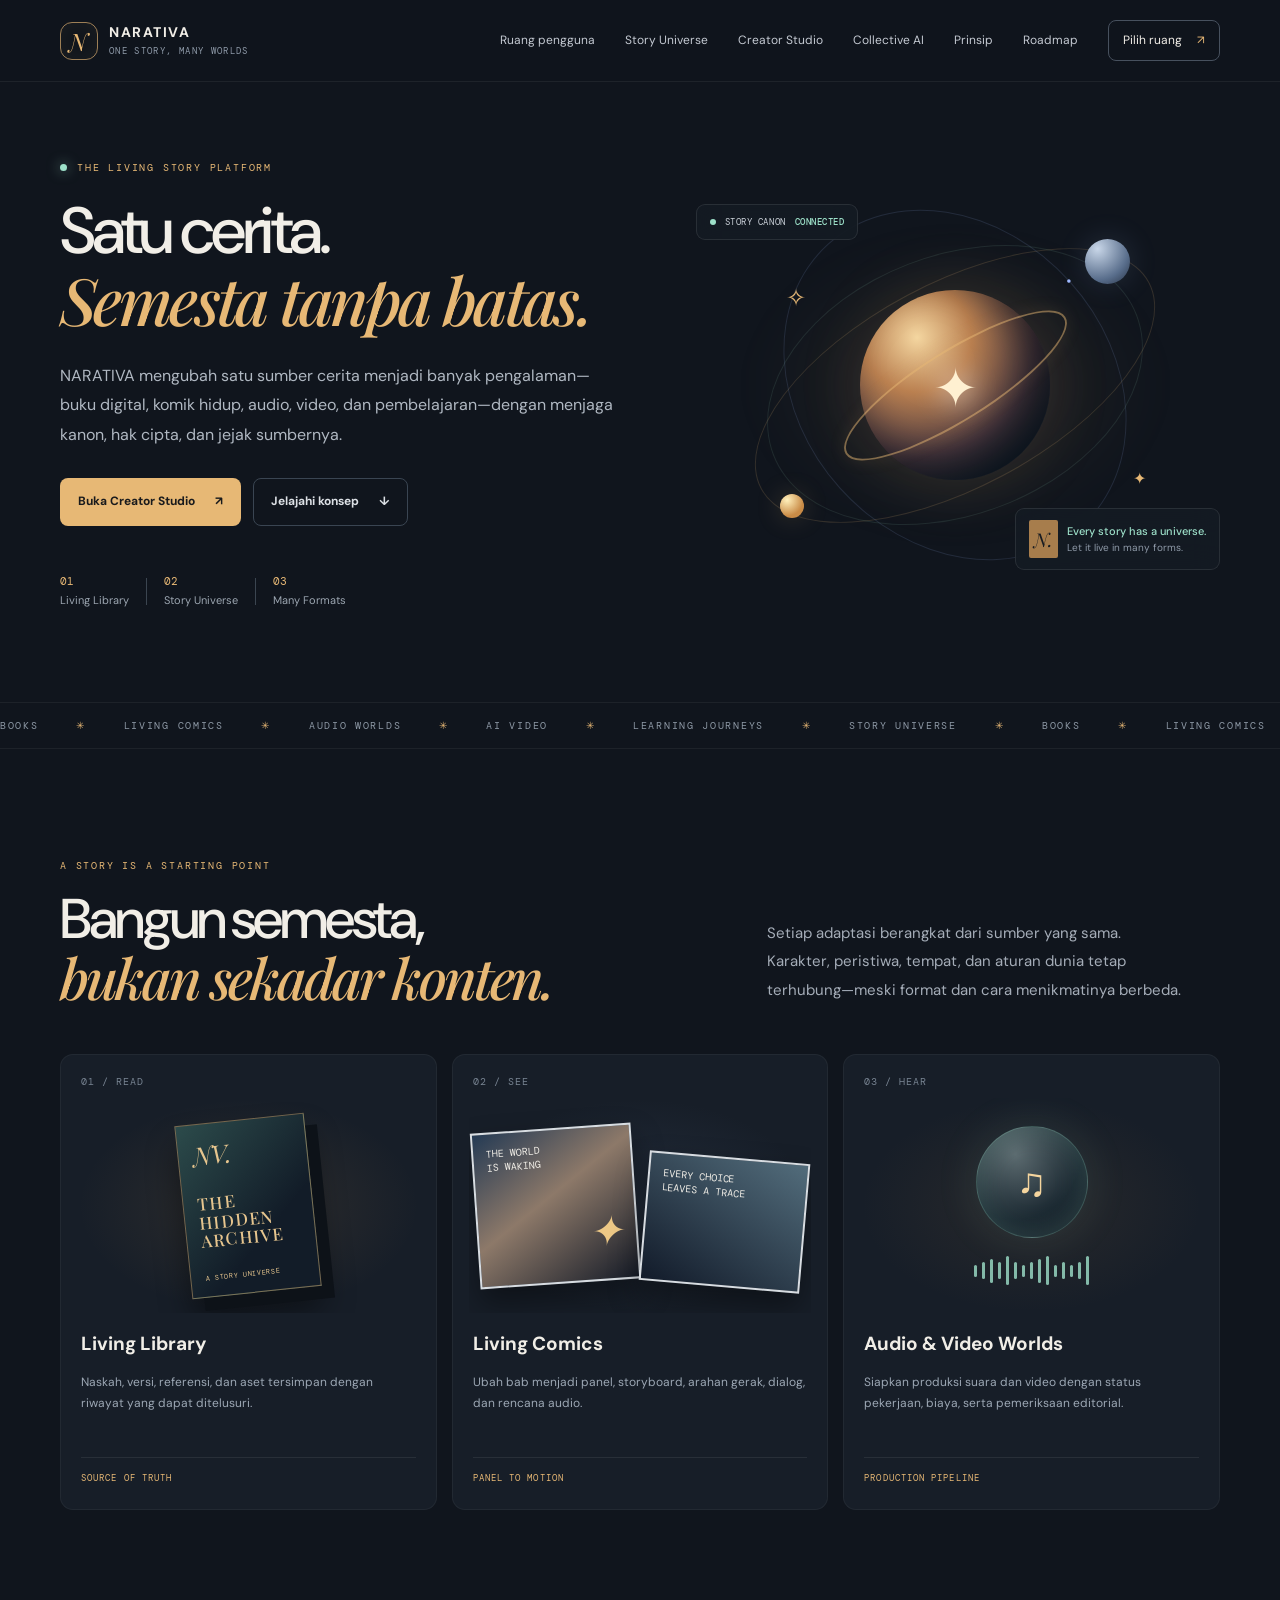
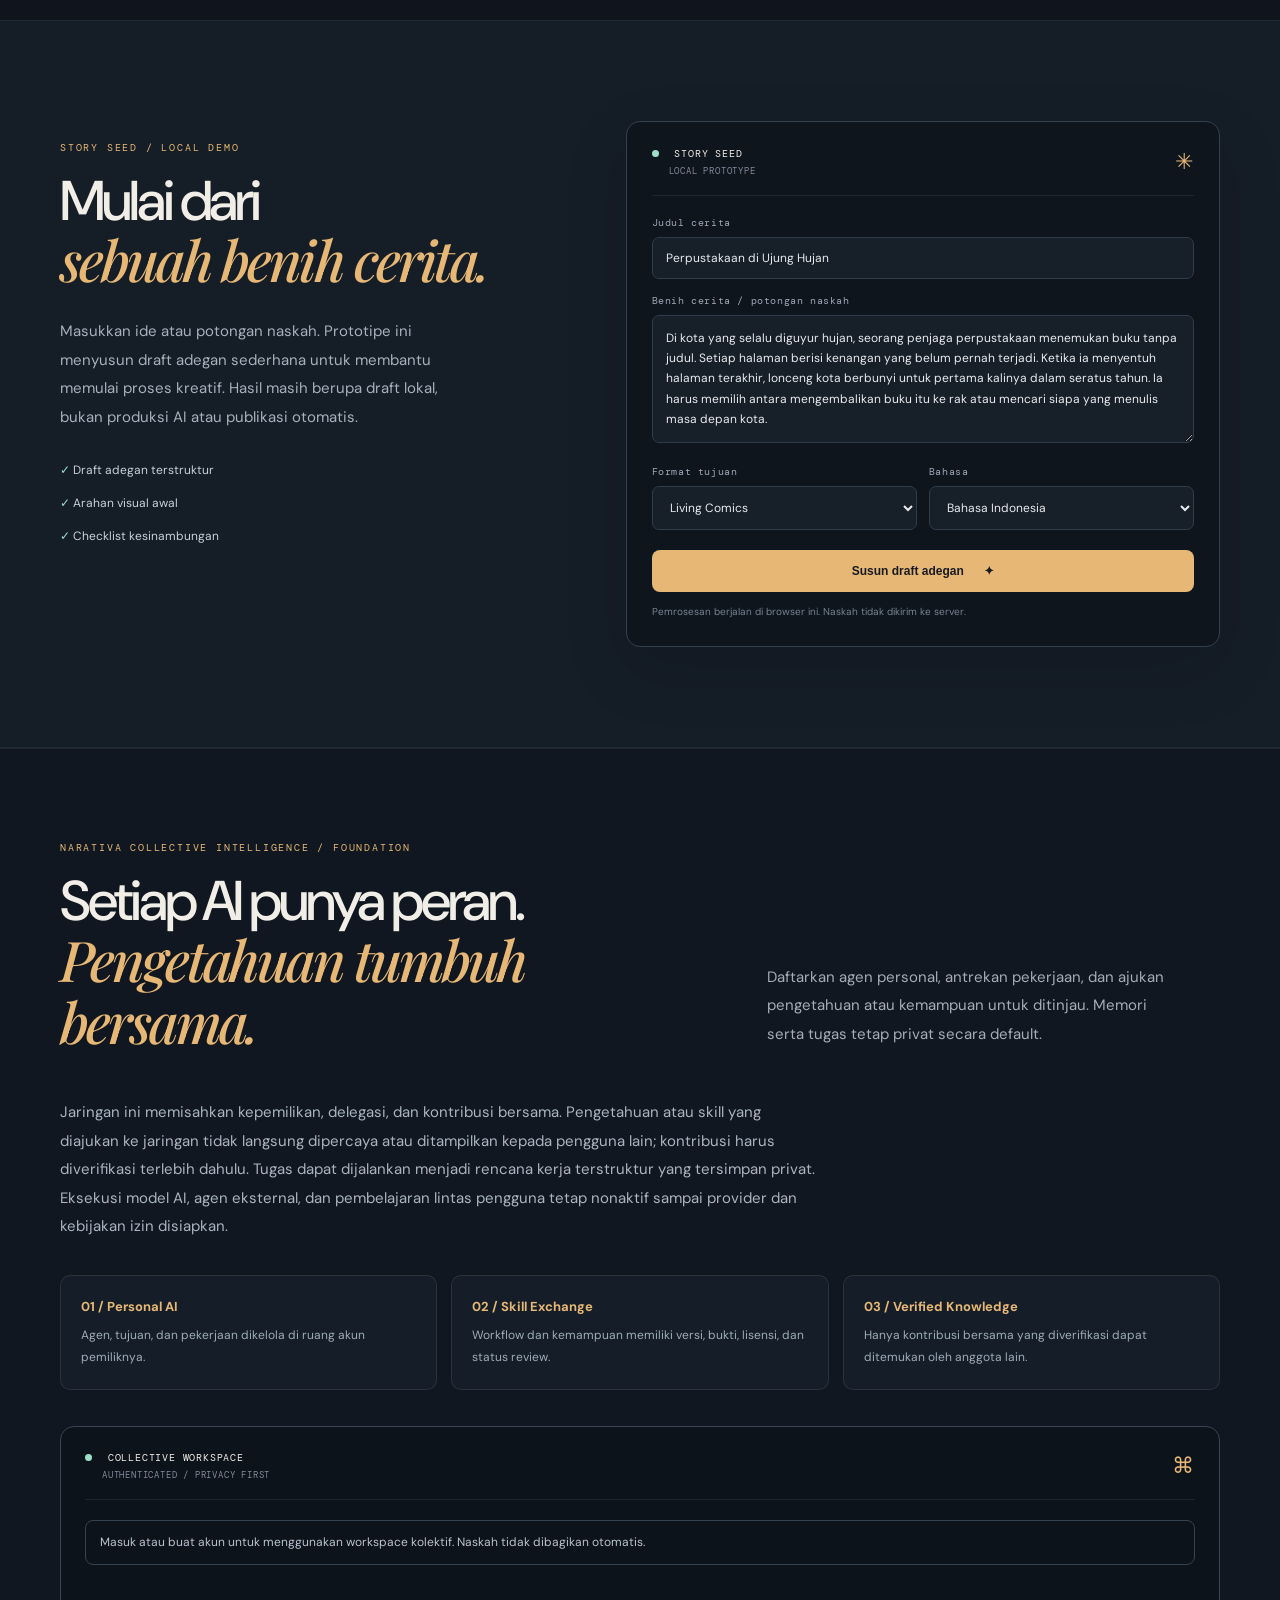
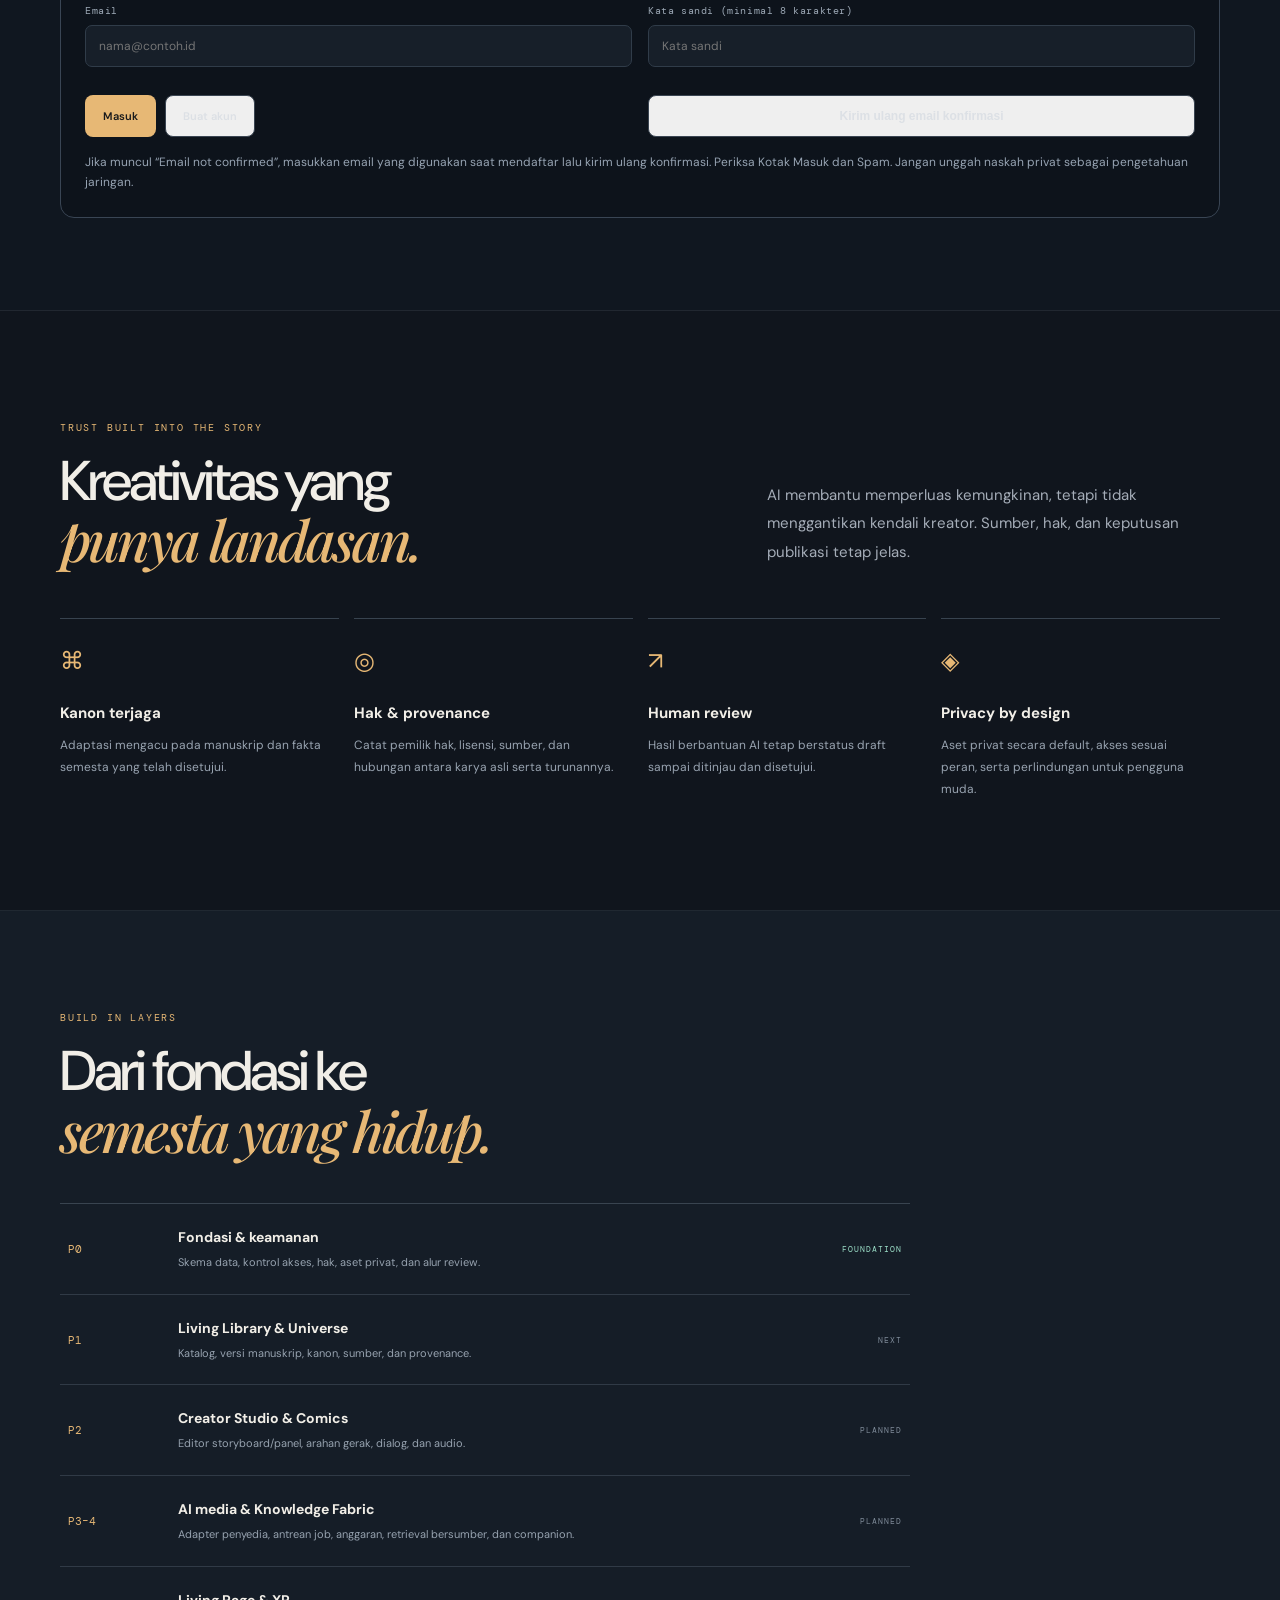
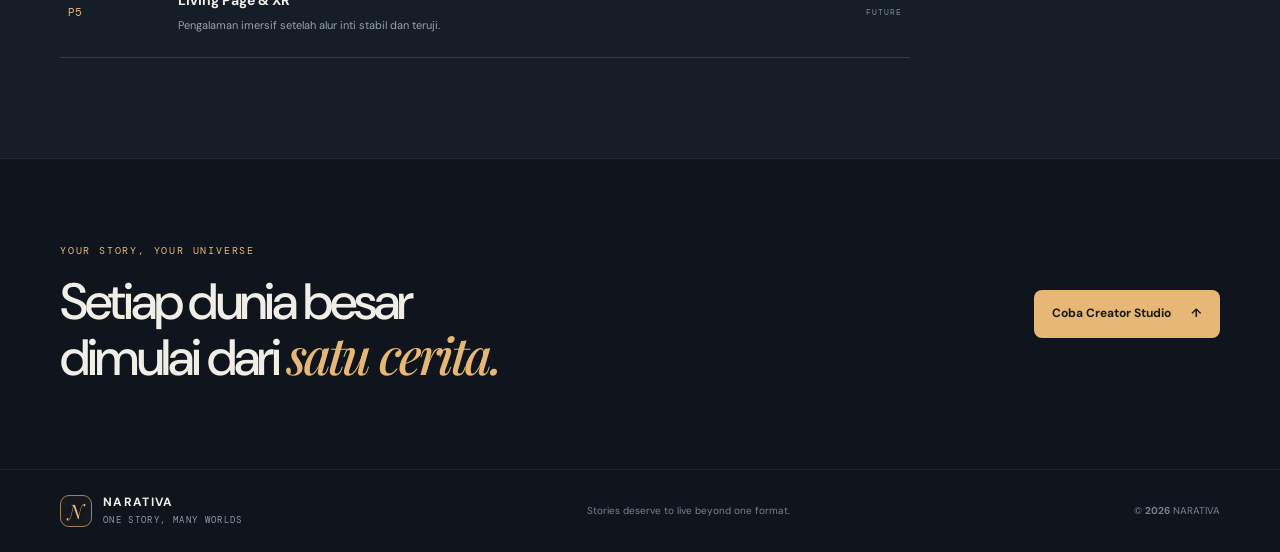
==== commit 52a15524: "docs: clarify current Collective task execution capability" ====
--- a/website/index.html
+++ b/website/index.html
@@ -61,7 +61,7 @@
     <section class="collective-section" id="collective"><div class="wrap">
       <div class="eyebrow">NARATIVA COLLECTIVE INTELLIGENCE / FOUNDATION</div>
       <div class="section-head"><div><h2>Setiap AI punya peran.<br><em>Pengetahuan tumbuh bersama.</em></h2></div><p>Daftarkan agen personal, antrekan pekerjaan, dan ajukan pengetahuan atau kemampuan untuk ditinjau. Memori serta tugas tetap privat secara default.</p></div>
-      <p class="collective-intro">Jaringan ini memisahkan kepemilikan, delegasi, dan kontribusi bersama. Pengetahuan atau skill yang diajukan ke jaringan tidak langsung dipercaya atau ditampilkan kepada pengguna lain; kontribusi harus diverifikasi terlebih dahulu. Pada tahap ini, tugas masuk antrean—eksekusi agen otomatis dan pembelajaran model lintas pengguna belum diaktifkan.</p>
+      <p class="collective-intro">Jaringan ini memisahkan kepemilikan, delegasi, dan kontribusi bersama. Pengetahuan atau skill yang diajukan ke jaringan tidak langsung dipercaya atau ditampilkan kepada pengguna lain; kontribusi harus diverifikasi terlebih dahulu. Tugas dapat dijalankan menjadi rencana kerja terstruktur yang tersimpan privat. Eksekusi model AI, agen eksternal, dan pembelajaran lintas pengguna tetap nonaktif sampai provider dan kebijakan izin disiapkan.</p>
       <div class="collective-pillars">
         <article class="collective-pillar"><b>01 / Personal AI</b><p>Agen, tujuan, dan pekerjaan dikelola di ruang akun pemiliknya.</p></article>
         <article class="collective-pillar"><b>02 / Skill Exchange</b><p>Workflow dan kemampuan memiliki versi, bukti, lisensi, dan status review.</p></article>
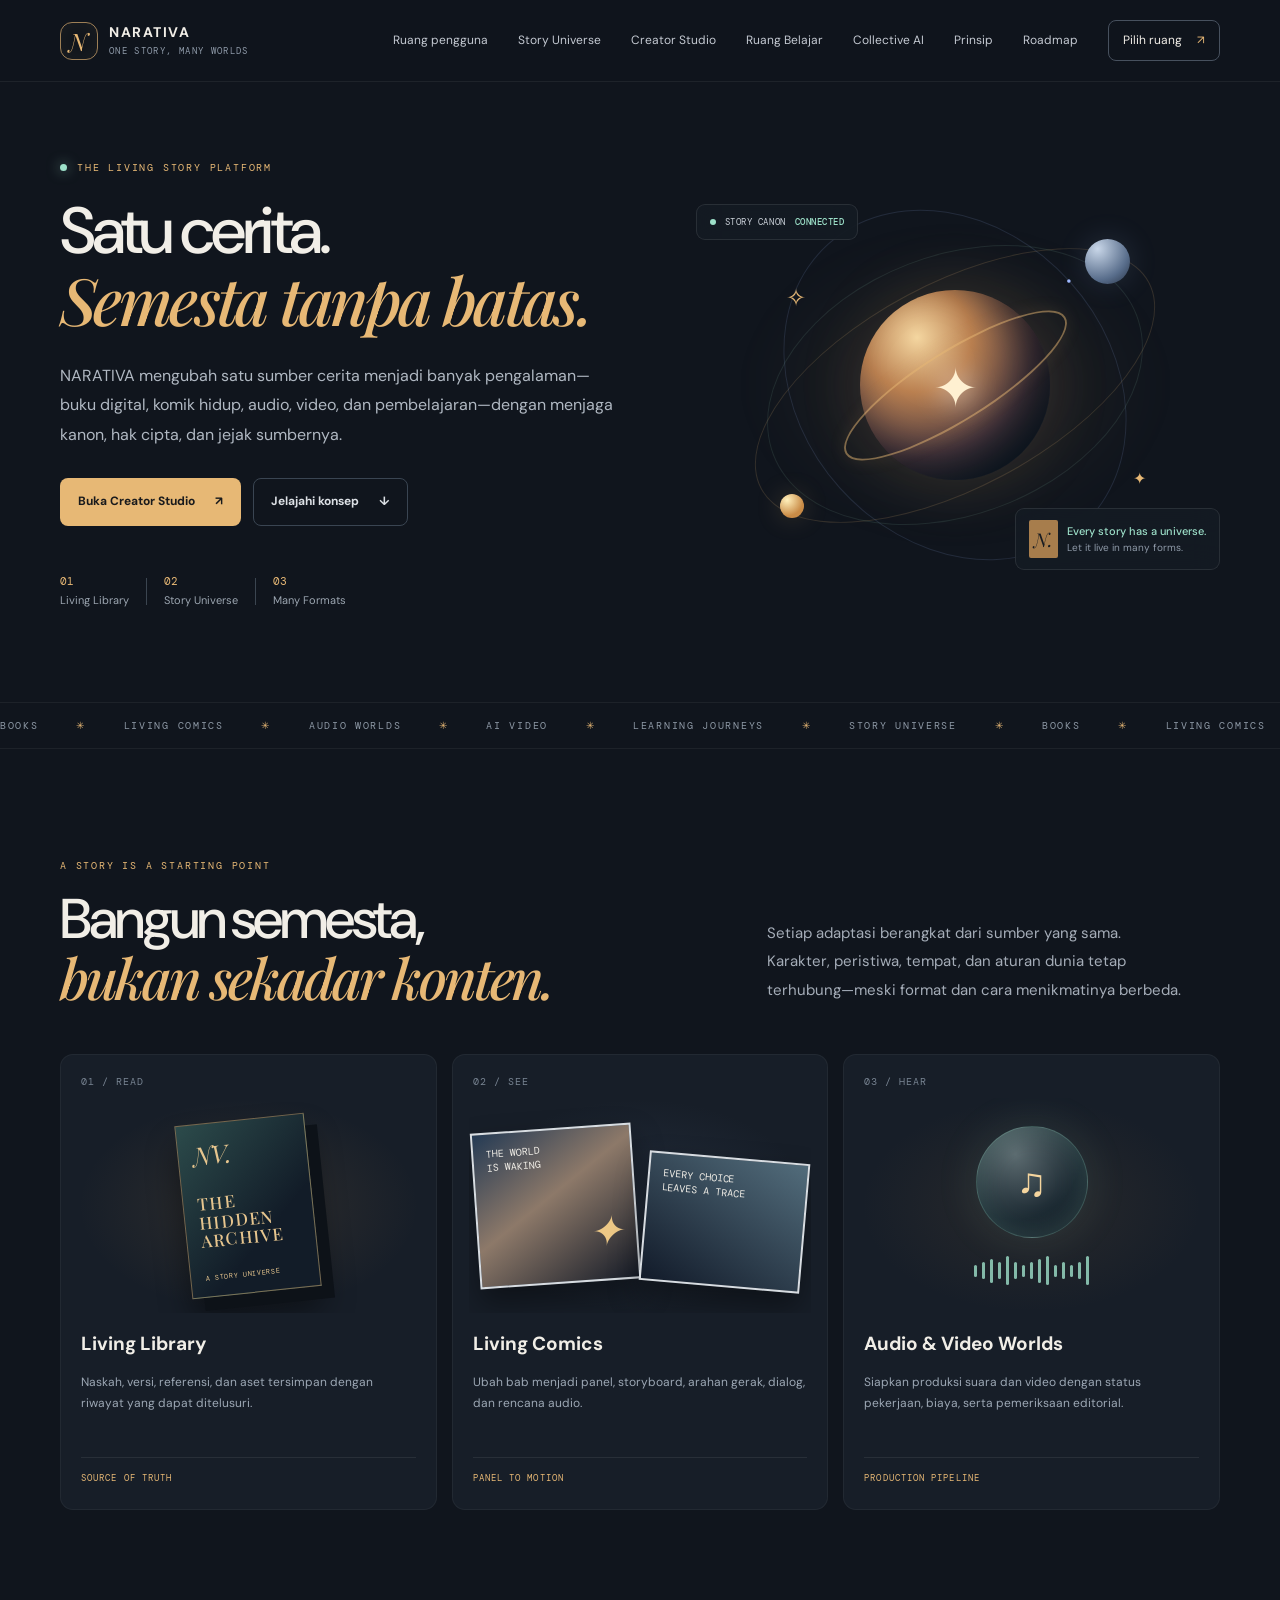
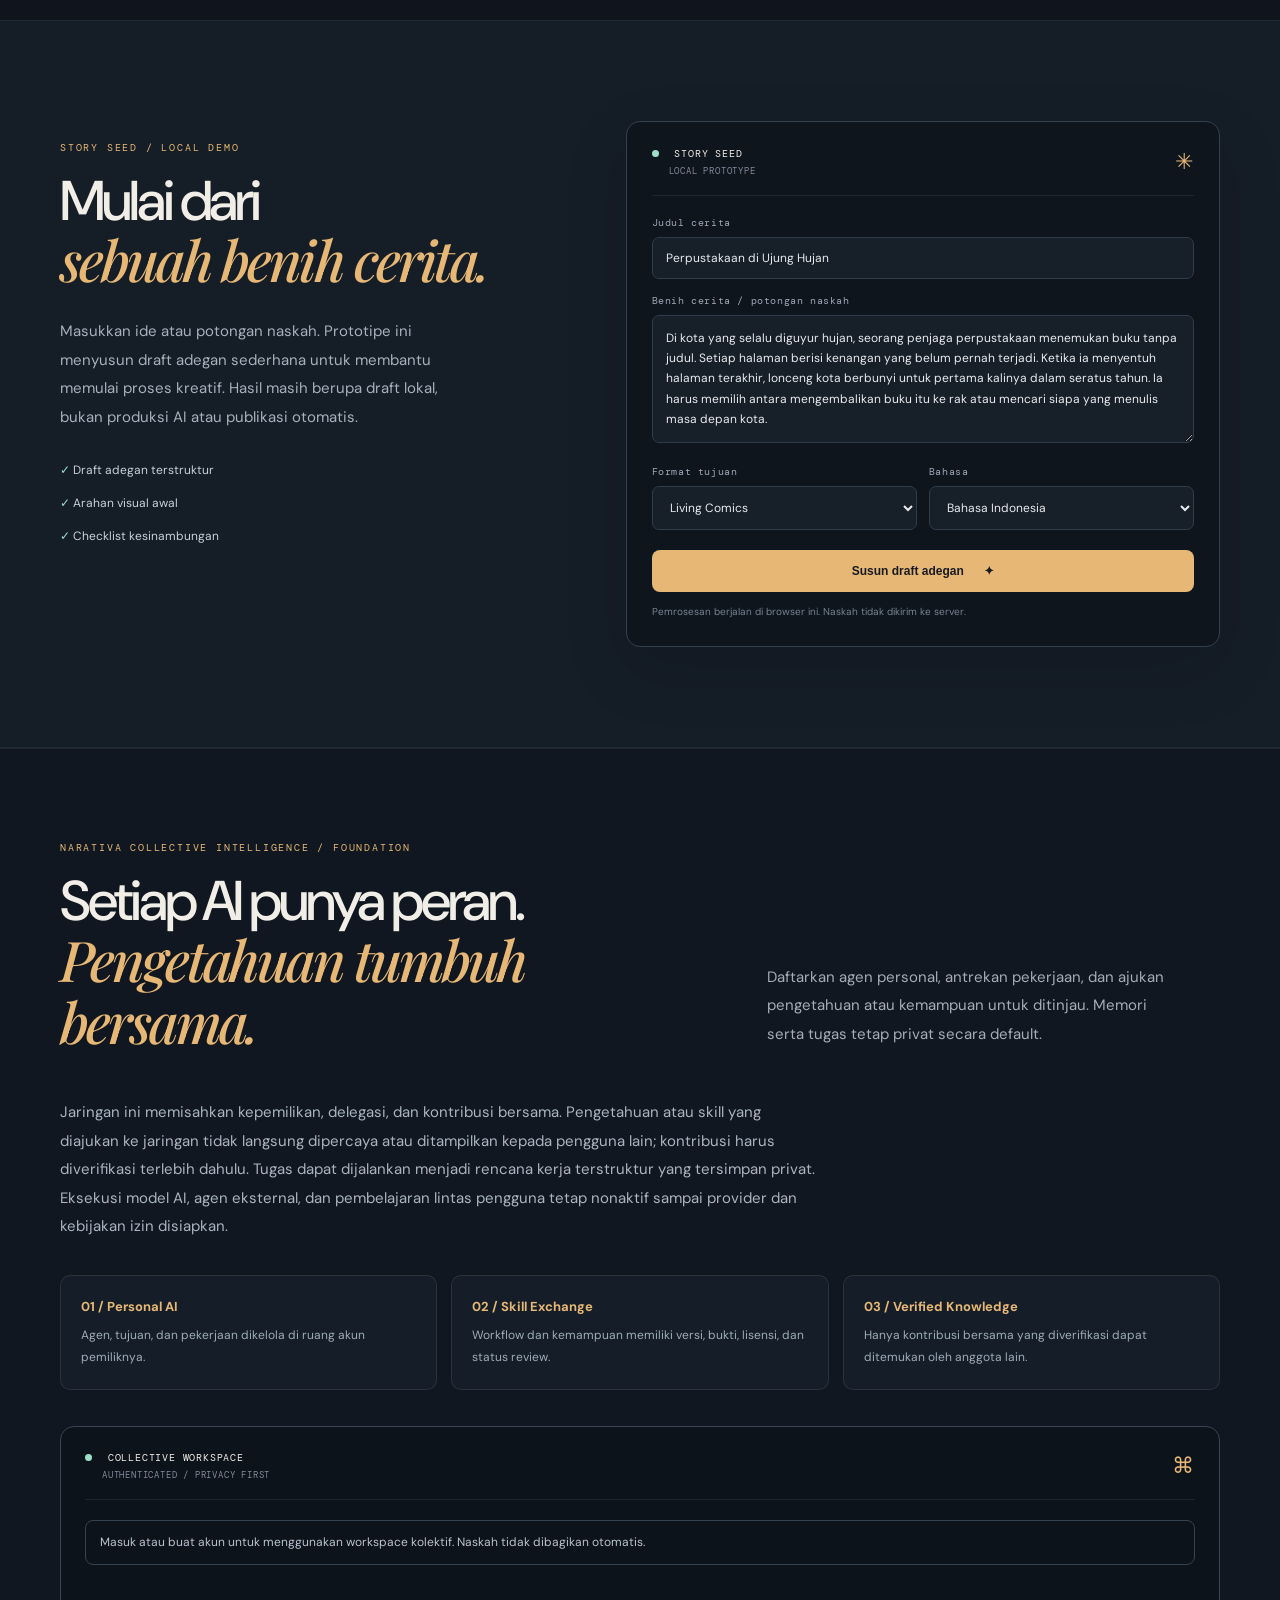
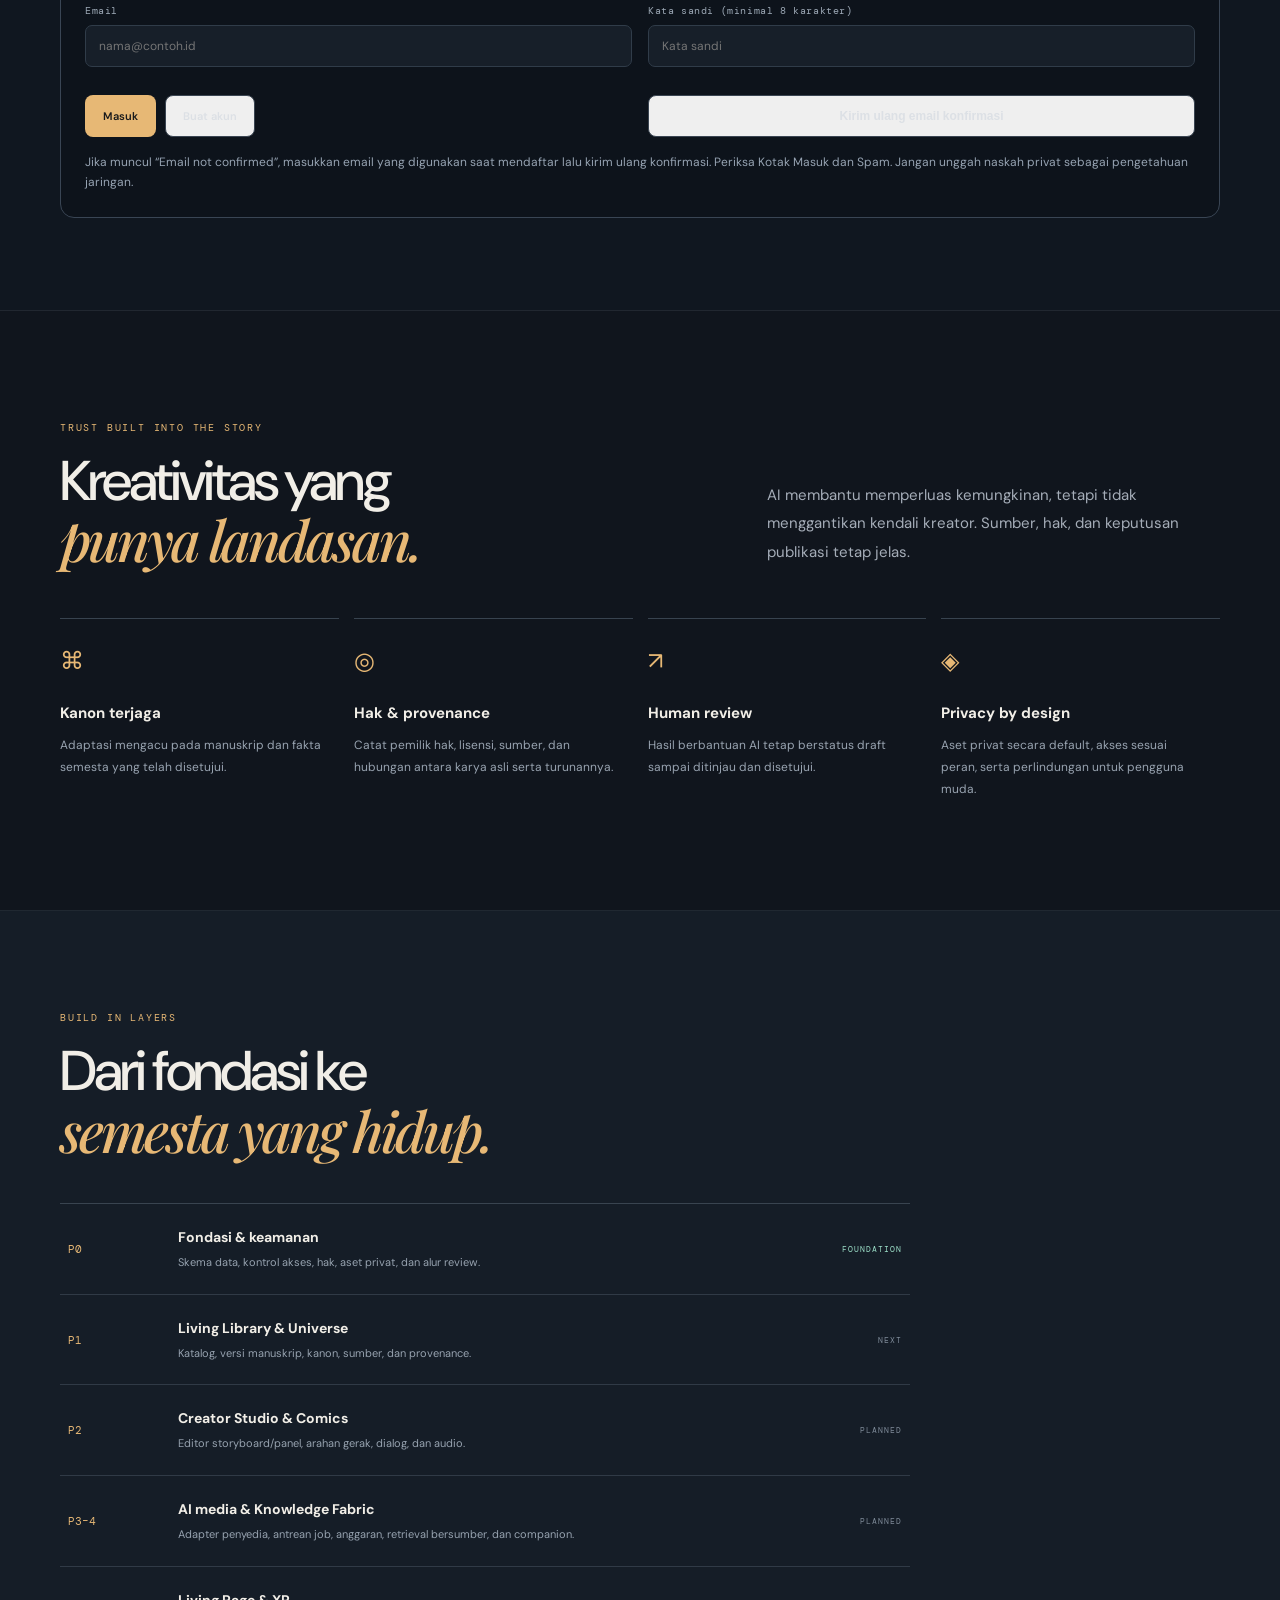
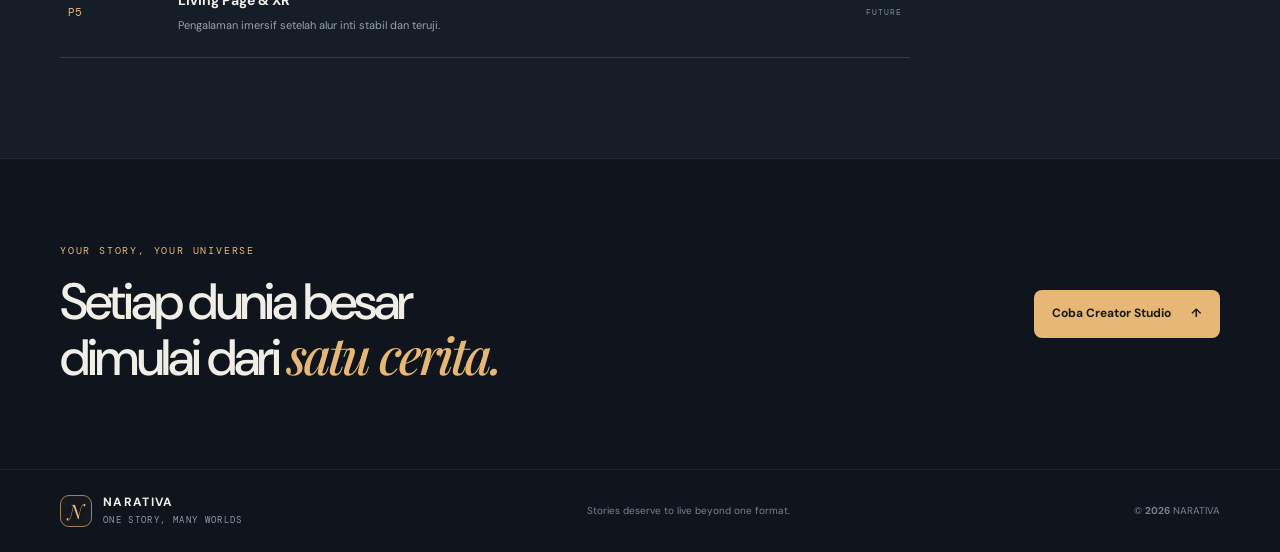
==== commit 2fa57c25: "nav: add Creative Learning Room" ====
--- a/website/index.html
+++ b/website/index.html
@@ -17,7 +17,7 @@
     <a class="brand" href="#home" aria-label="NARATIVA home"><span class="brand-mark">N</span><span>NARATIVA<small>ONE STORY, MANY WORLDS</small></span></a>
     <button class="menu-toggle" id="menuToggle" aria-label="Buka menu" aria-expanded="false">☰</button>
     <nav id="nav">
-      <a href="spaces.html">Ruang pengguna</a><a href="#universe">Story Universe</a><a href="creator.html">Creator Studio</a><a href="#collective">Collective AI</a><a href="#principles">Prinsip</a><a href="#roadmap">Roadmap</a>
+      <a href="spaces.html">Ruang pengguna</a><a href="#universe">Story Universe</a><a href="creator.html">Creator Studio</a><a href="learning.html">Ruang Belajar</a><a href="#collective">Collective AI</a><a href="#principles">Prinsip</a><a href="#roadmap">Roadmap</a>
       <a class="nav-cta" href="spaces.html">Pilih ruang <span>↗</span></a>
     </nav>
   </header>
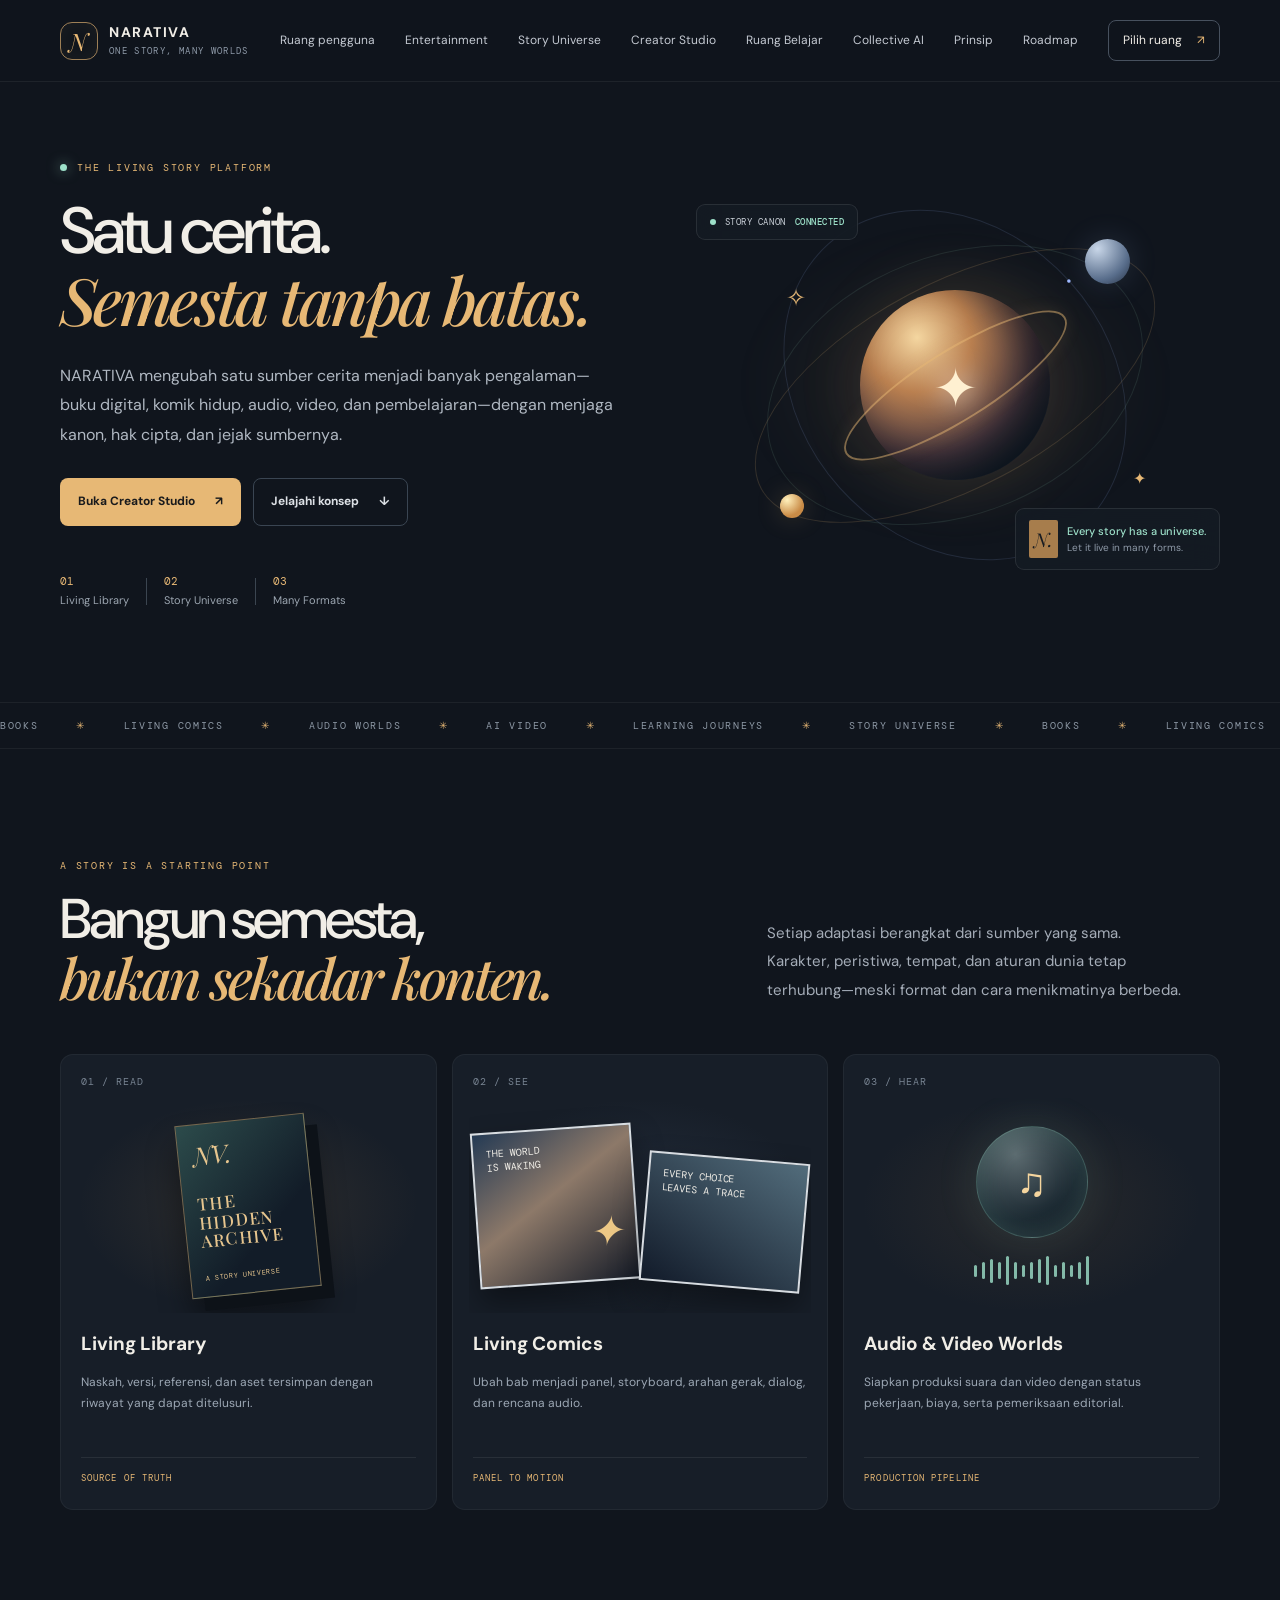
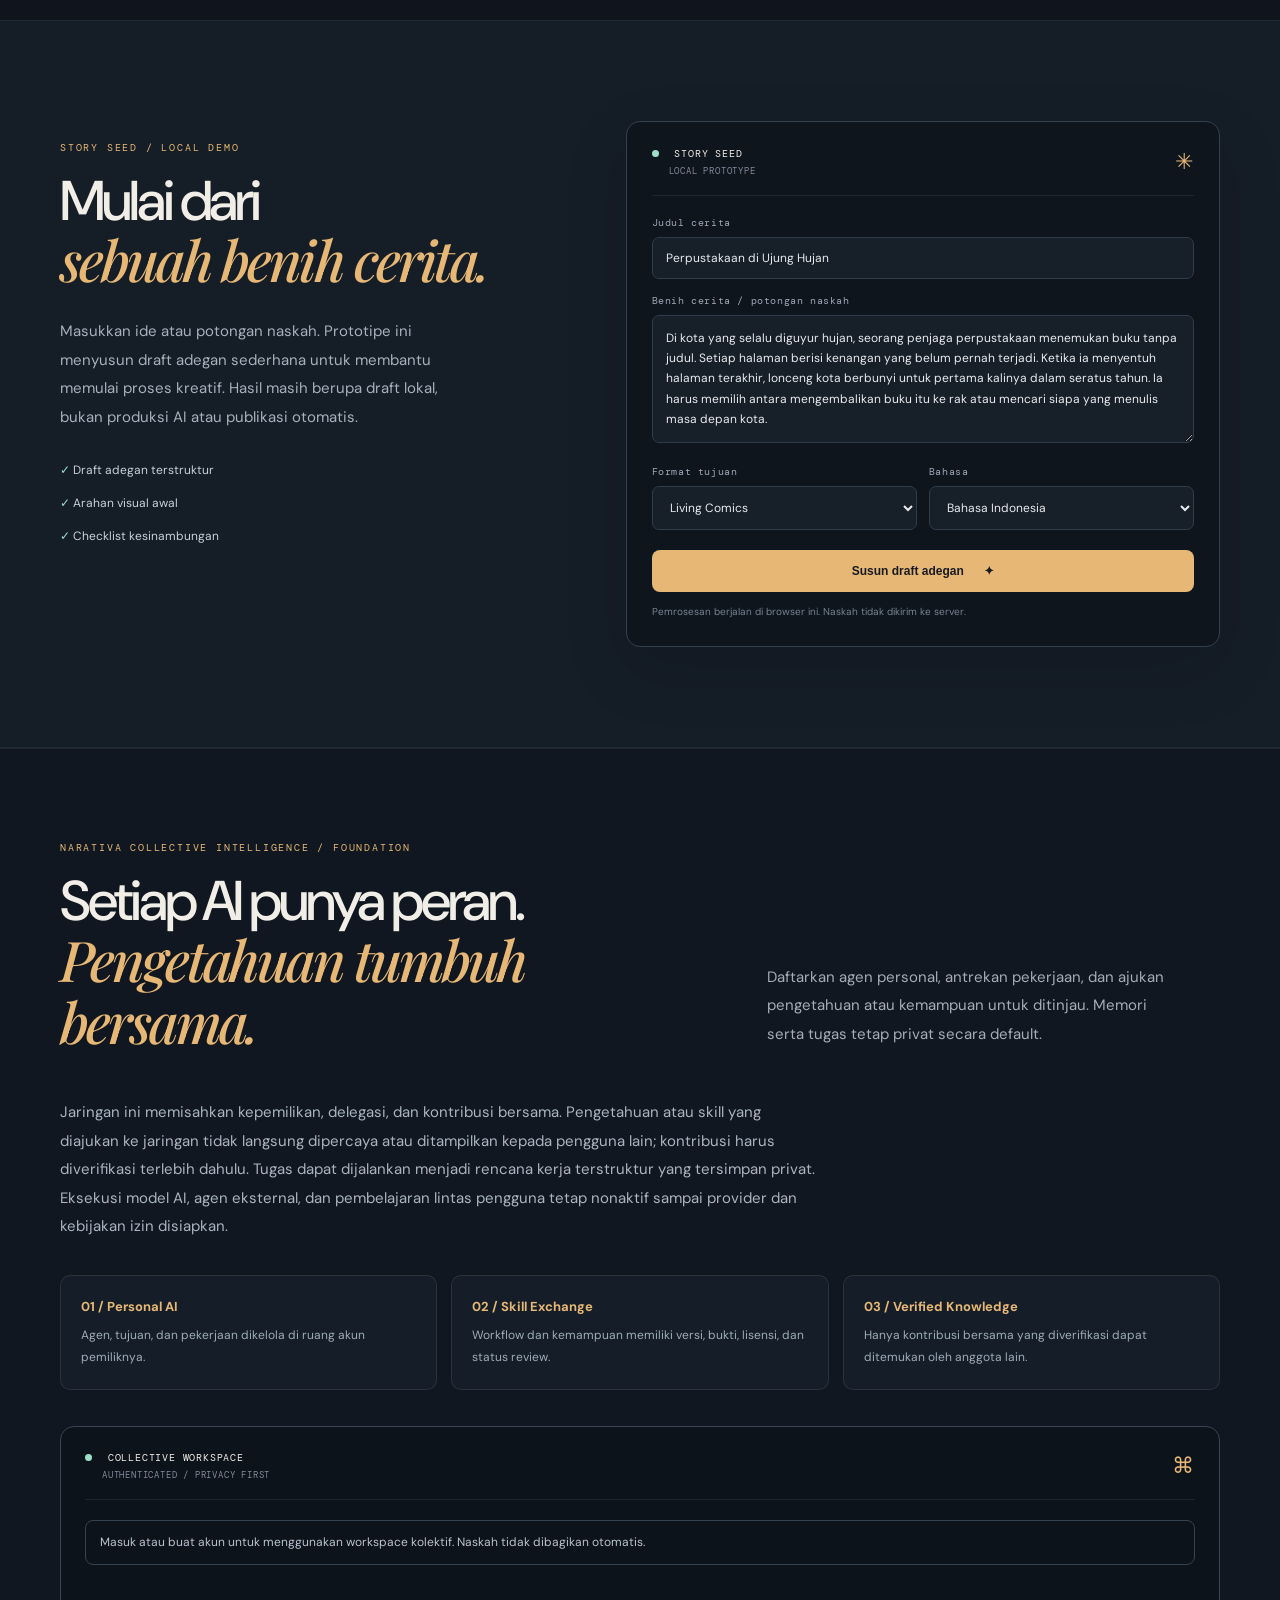
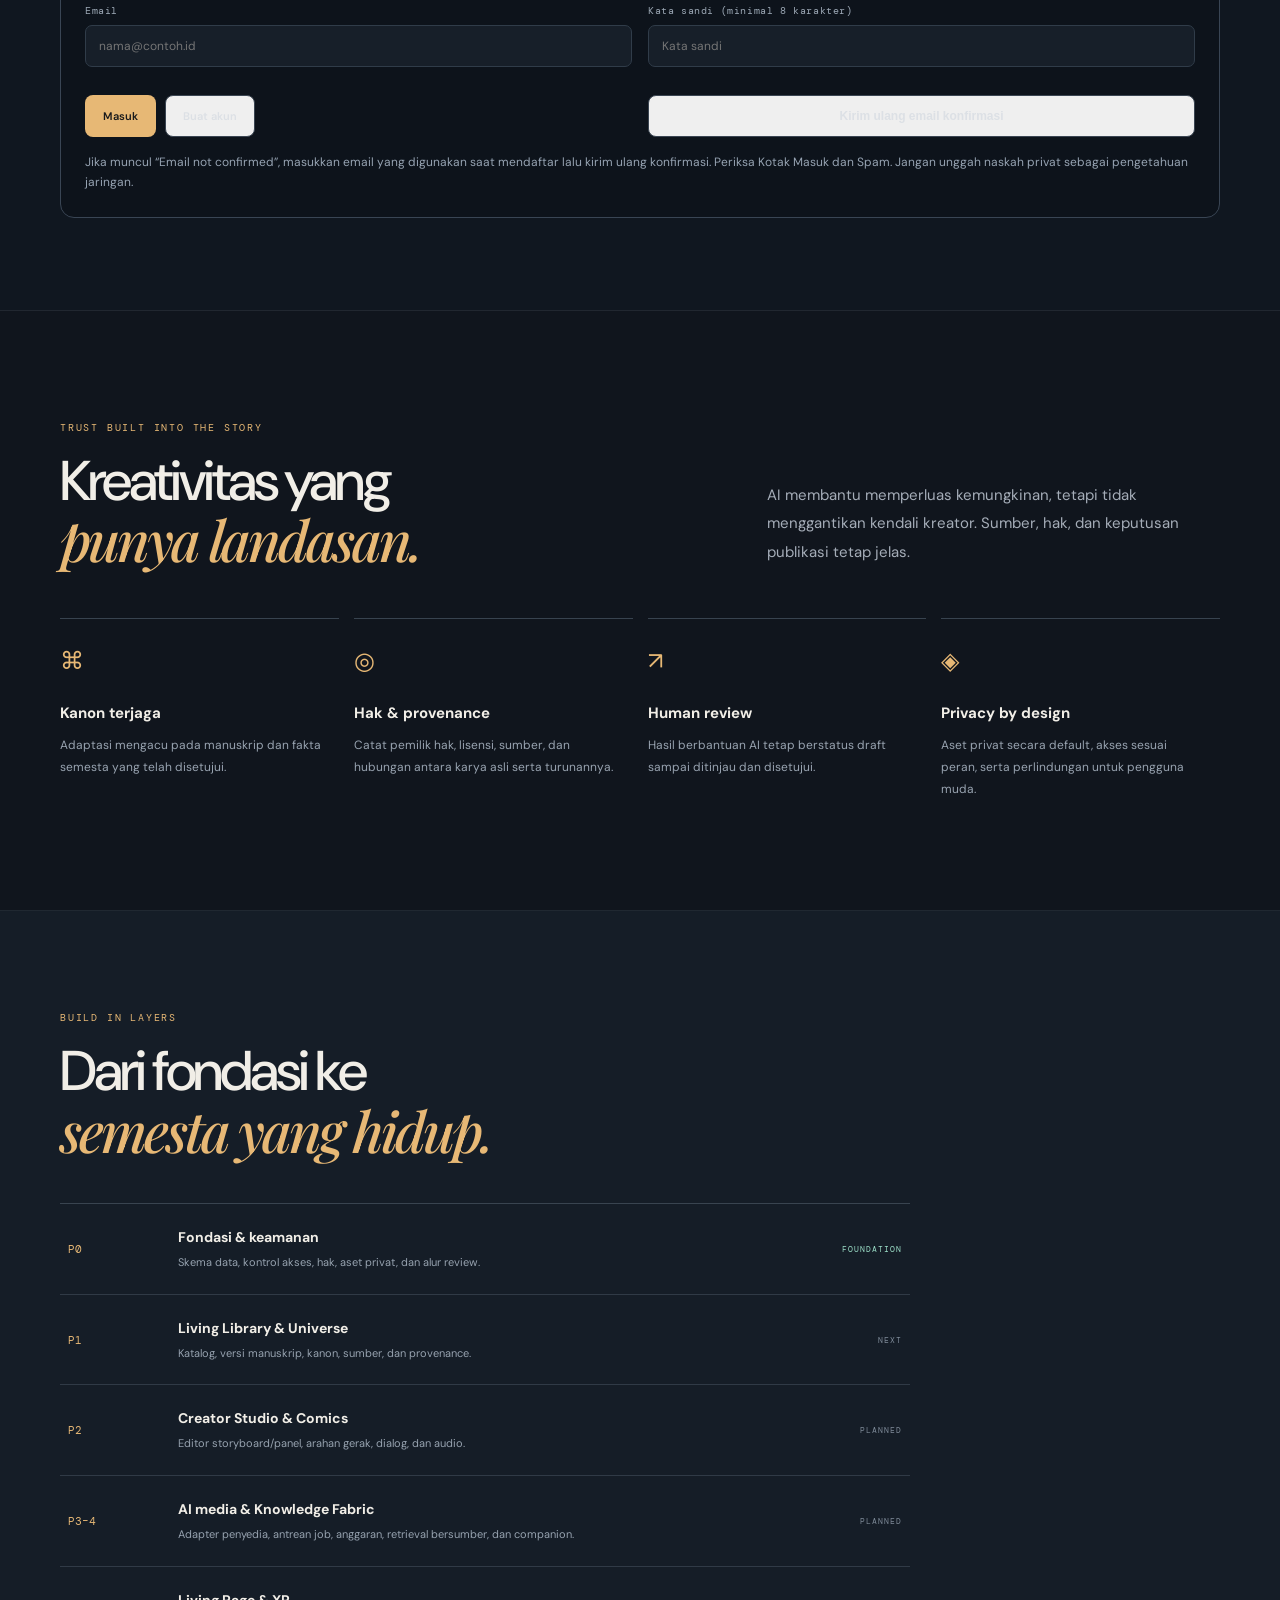
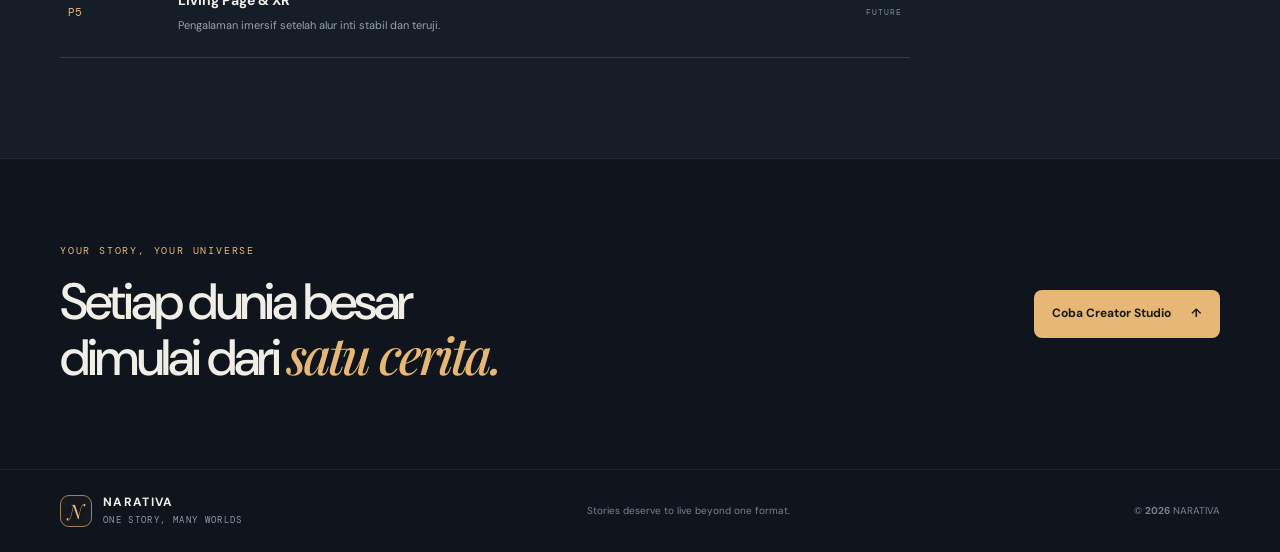
==== commit 9128bf68: "feat: link Entertainment from main navigation" ====
--- a/website/index.html
+++ b/website/index.html
@@ -17,7 +17,7 @@
     <a class="brand" href="#home" aria-label="NARATIVA home"><span class="brand-mark">N</span><span>NARATIVA<small>ONE STORY, MANY WORLDS</small></span></a>
     <button class="menu-toggle" id="menuToggle" aria-label="Buka menu" aria-expanded="false">☰</button>
     <nav id="nav">
-      <a href="spaces.html">Ruang pengguna</a><a href="#universe">Story Universe</a><a href="creator.html">Creator Studio</a><a href="learning.html">Ruang Belajar</a><a href="#collective">Collective AI</a><a href="#principles">Prinsip</a><a href="#roadmap">Roadmap</a>
+      <a href="spaces.html">Ruang pengguna</a><a href="video.html">Entertainment</a><a href="#universe">Story Universe</a><a href="creator.html">Creator Studio</a><a href="learning.html">Ruang Belajar</a><a href="#collective">Collective AI</a><a href="#principles">Prinsip</a><a href="#roadmap">Roadmap</a>
       <a class="nav-cta" href="spaces.html">Pilih ruang <span>↗</span></a>
     </nav>
   </header>
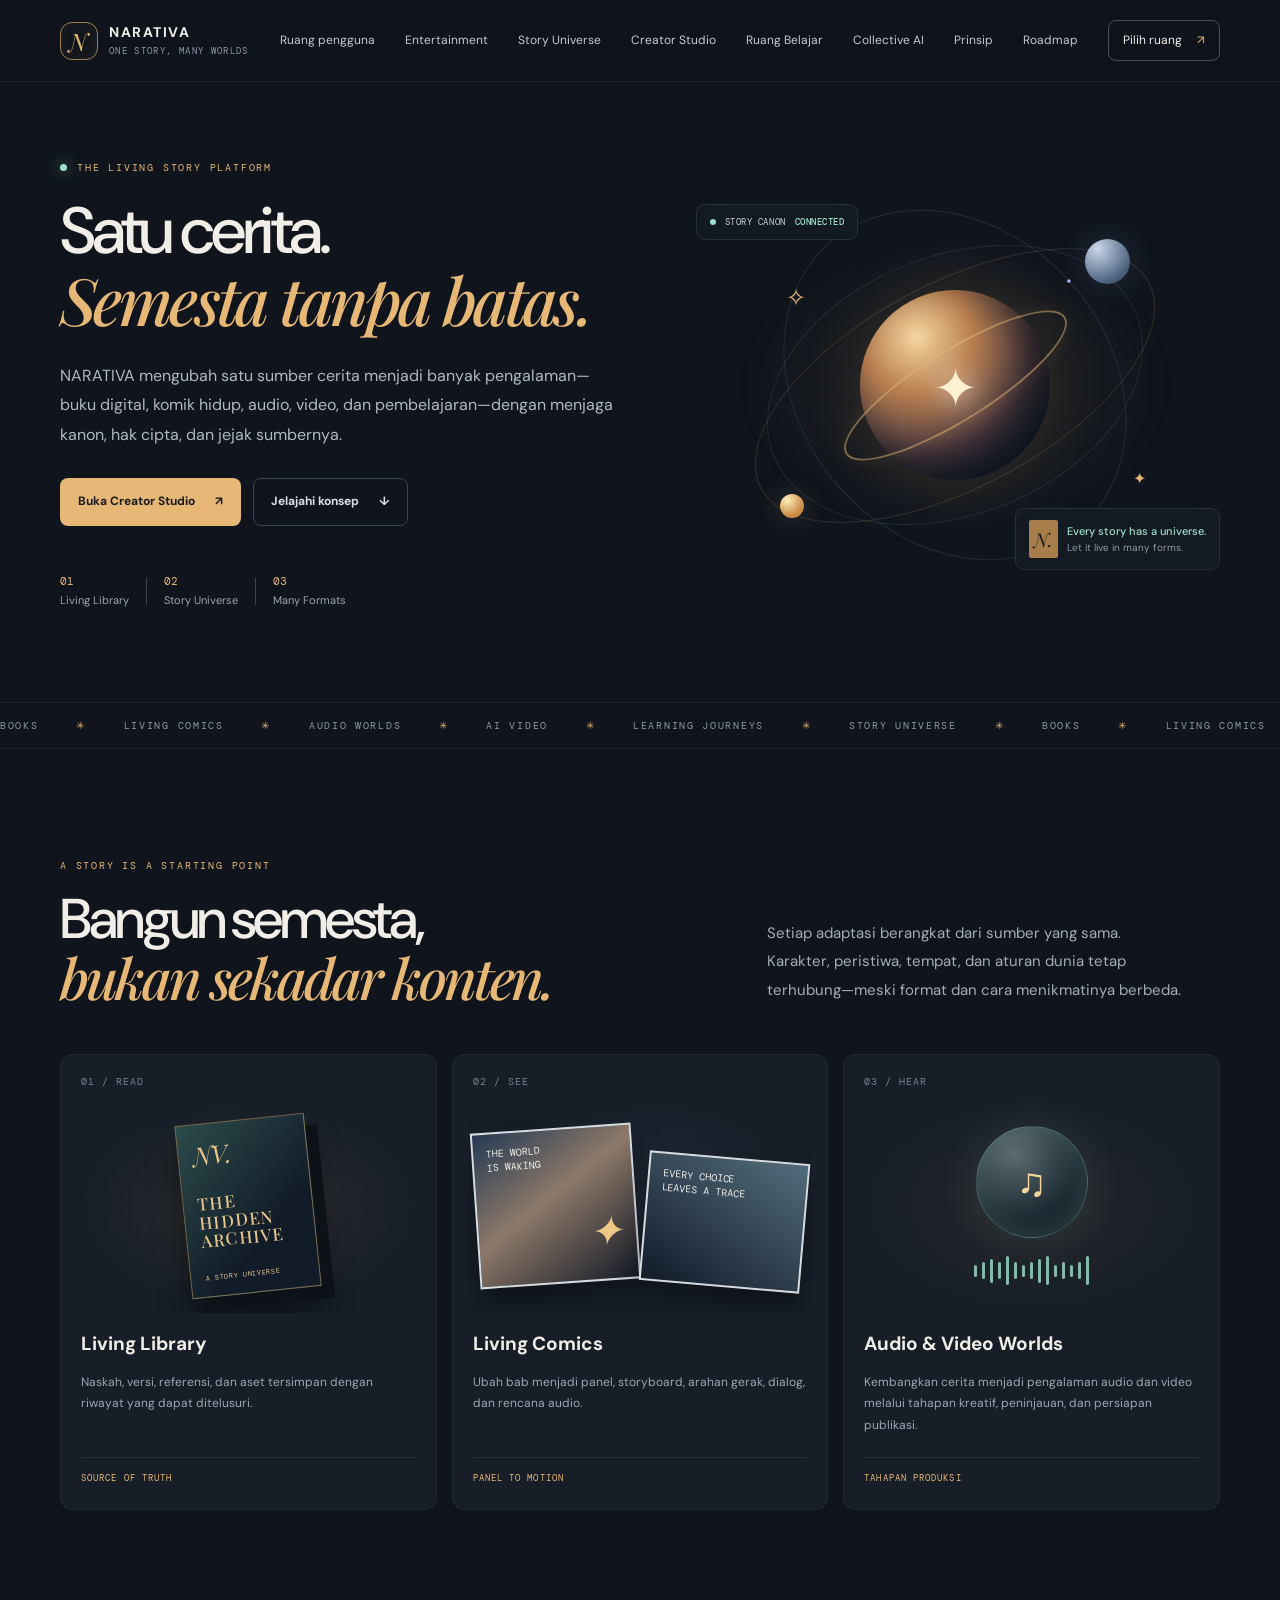
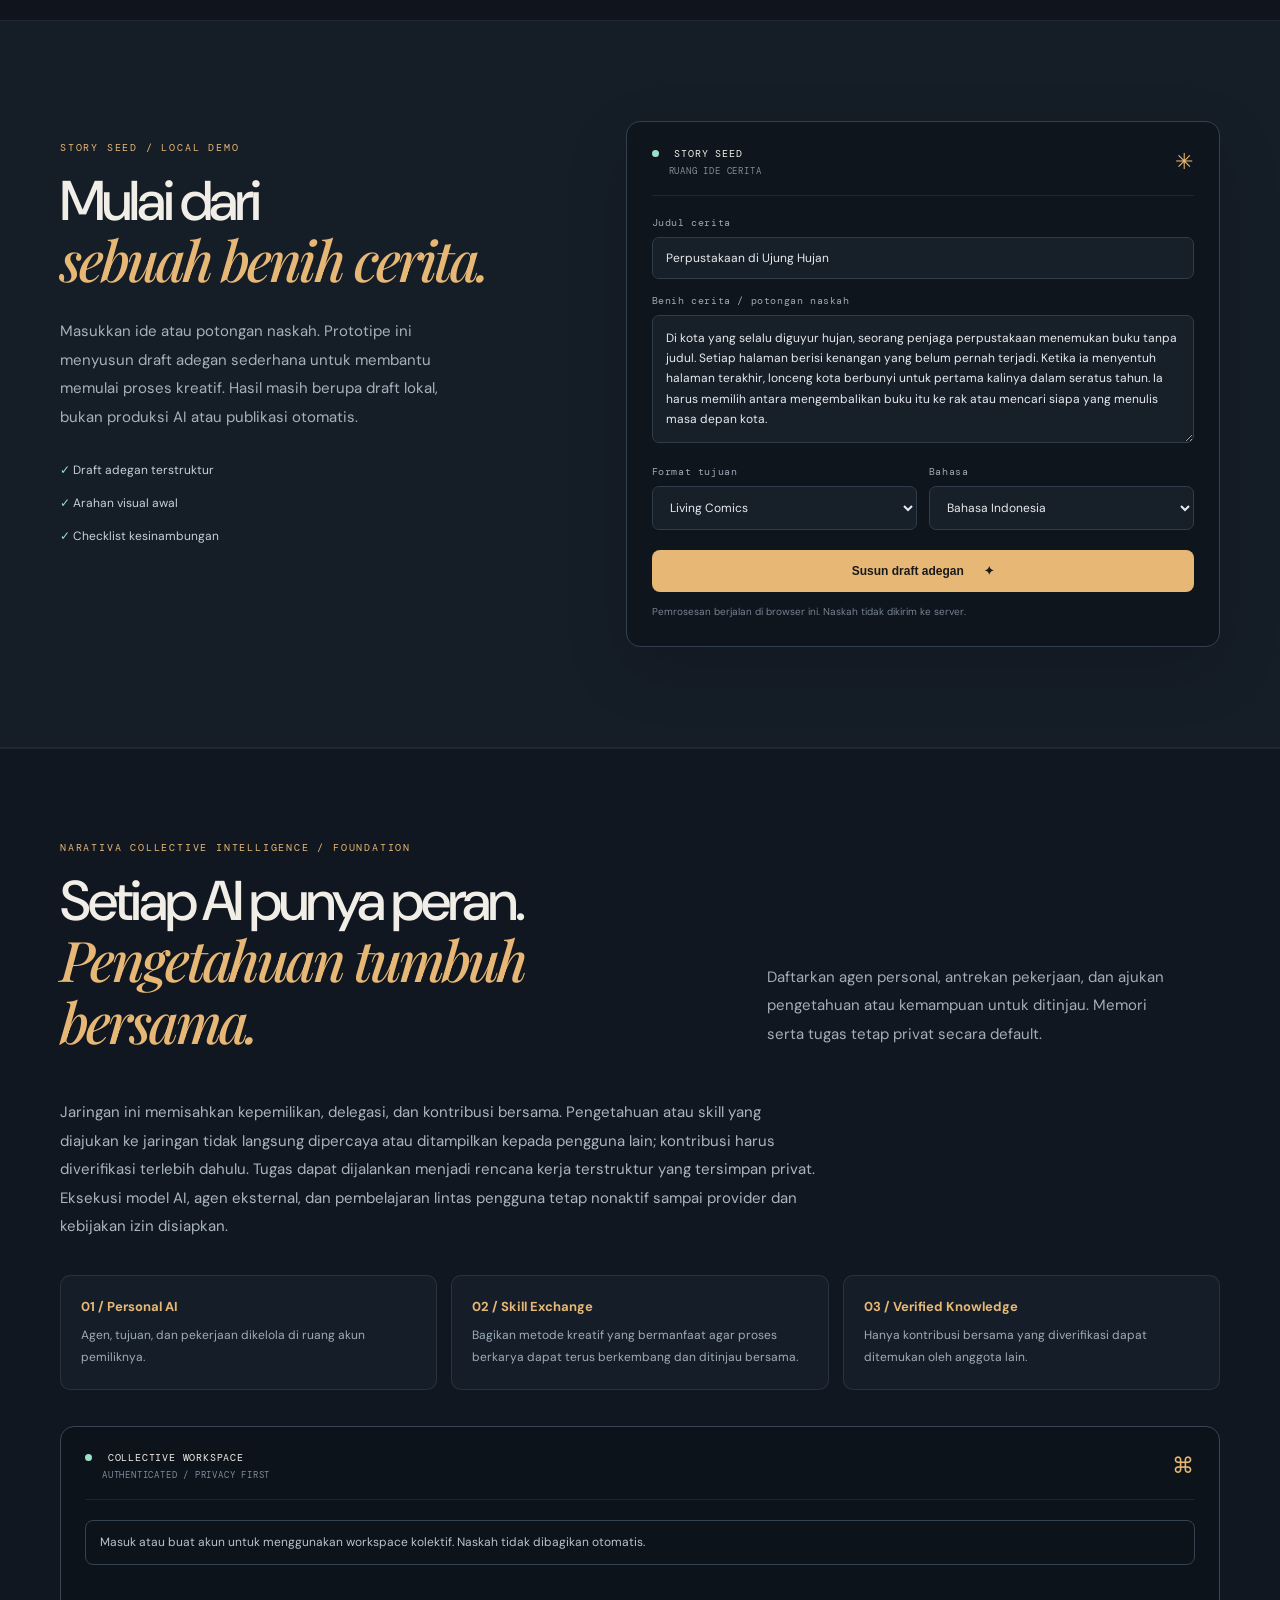
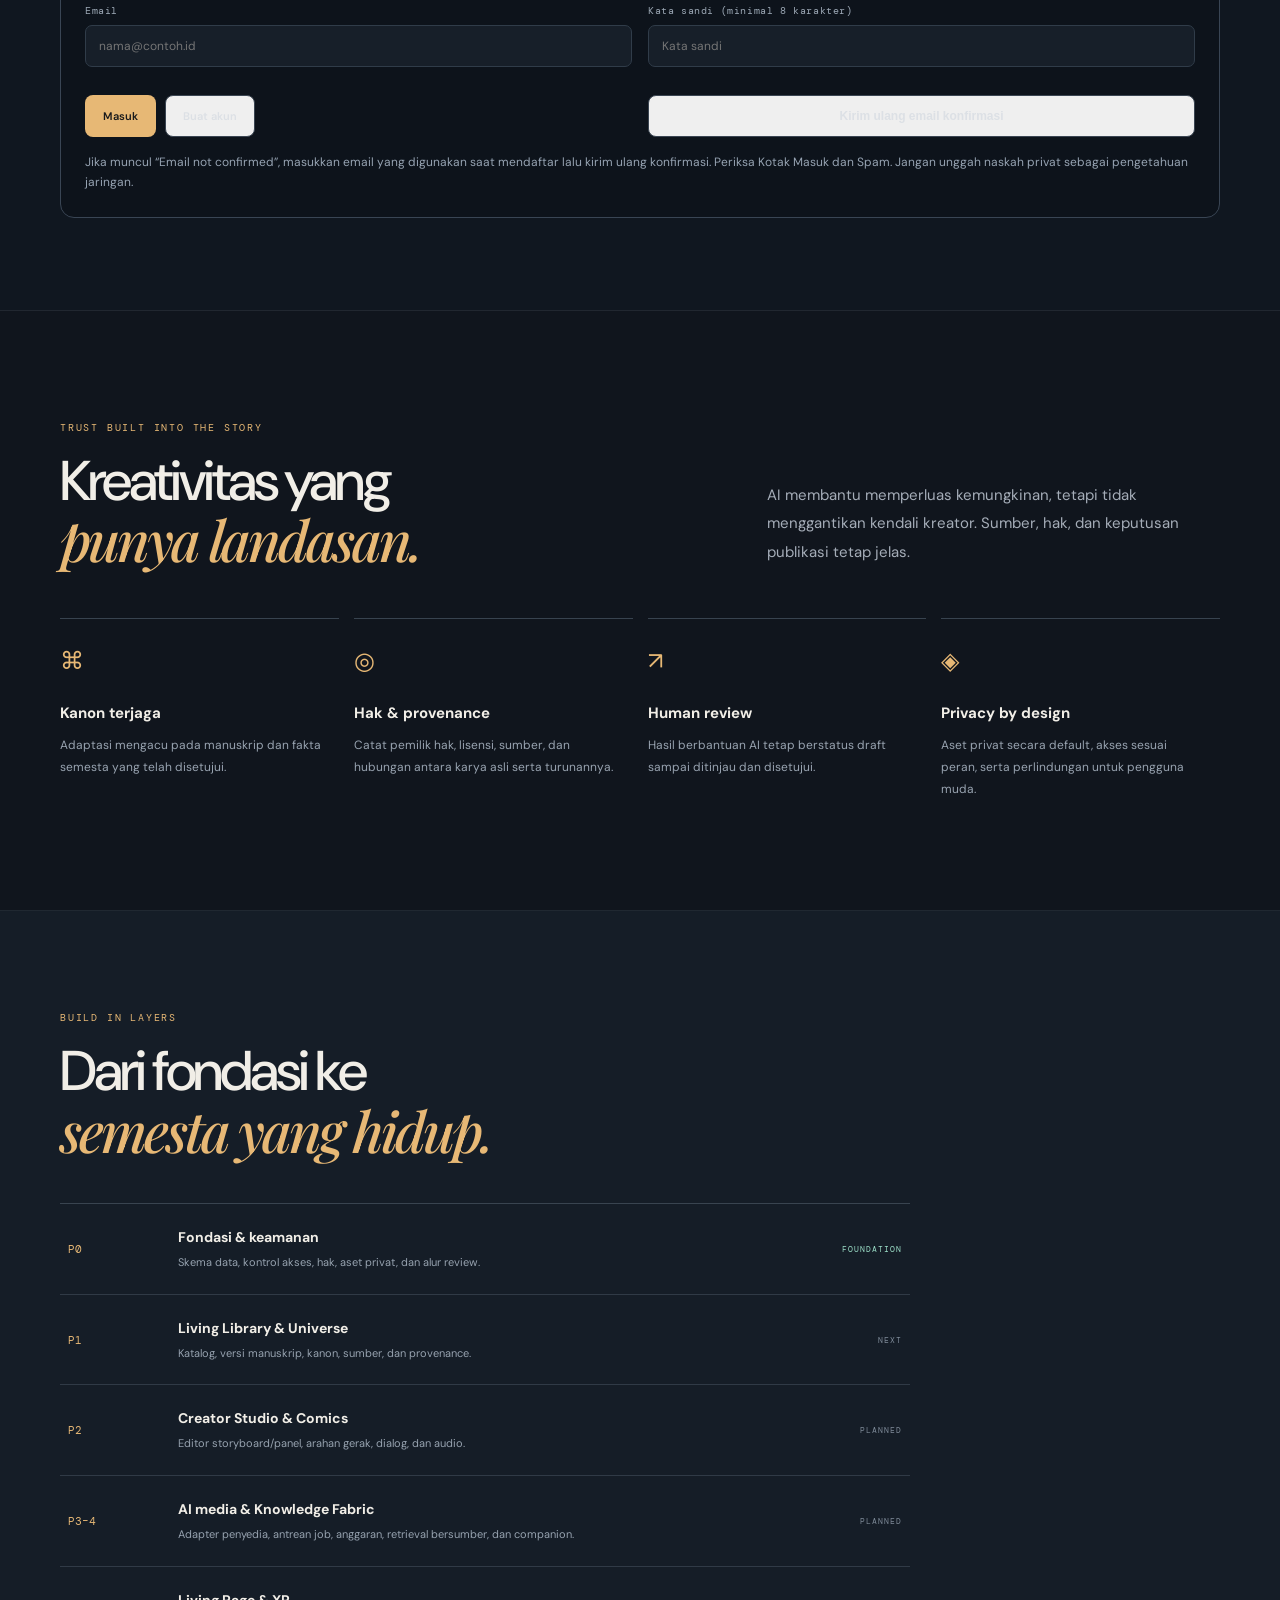
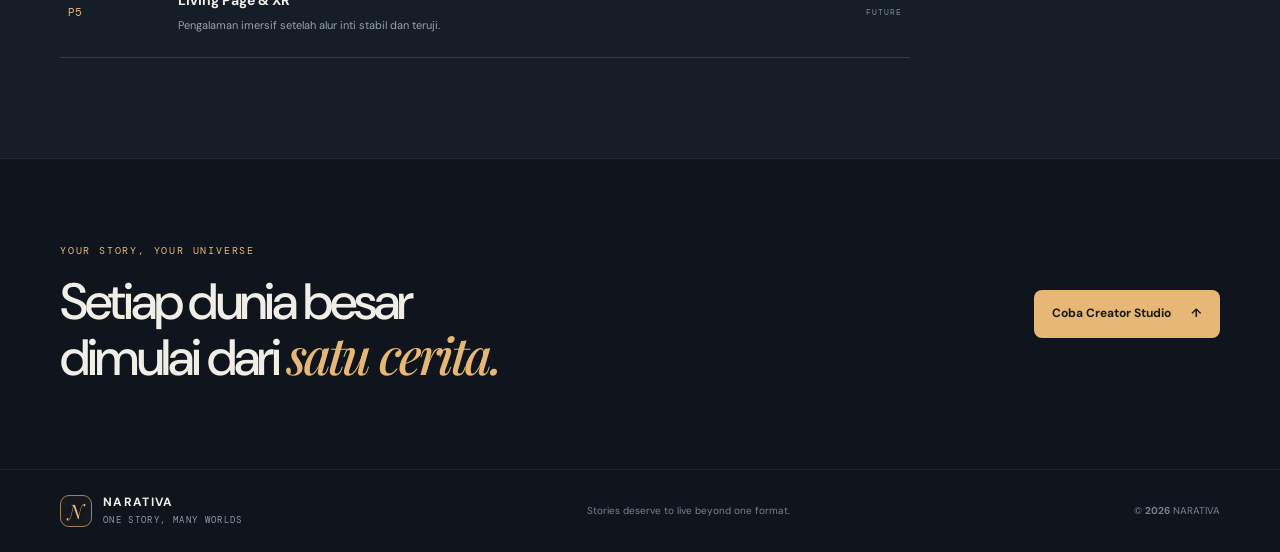
==== commit f500c7b7: "UX: keep public experience focused on readers and creators" ====
--- a/website/index.html
+++ b/website/index.html
@@ -44,12 +44,12 @@
       <div class="format-grid">
         <article class="format-card card-book"><div class="card-number">01 / READ</div><div class="format-art book-art"><div class="book-cover"><span>NV.</span><i>THE<br>HIDDEN<br>ARCHIVE</i><small>A STORY UNIVERSE</small></div></div><h3>Living Library</h3><p>Naskah, versi, referensi, dan aset tersimpan dengan riwayat yang dapat ditelusuri.</p><span class="card-tag">SOURCE OF TRUTH</span></article>
         <article class="format-card card-comic"><div class="card-number">02 / SEE</div><div class="format-art comic-art"><div class="comic-panel"><span>THE WORLD<br>IS WAKING</span><i>✦</i></div><div class="comic-panel second"><span>EVERY CHOICE<br>LEAVES A TRACE</span></div></div><h3>Living Comics</h3><p>Ubah bab menjadi panel, storyboard, arahan gerak, dialog, dan rencana audio.</p><span class="card-tag">PANEL TO MOTION</span></article>
-        <article class="format-card card-audio"><div class="card-number">03 / HEAR</div><div class="format-art audio-art"><div class="sound-orb">♫</div><div class="wave"><b></b><b></b><b></b><b></b><b></b><b></b><b></b><b></b><b></b><b></b><b></b><b></b><b></b><b></b><b></b></div></div><h3>Audio & Video Worlds</h3><p>Siapkan produksi suara dan video dengan status pekerjaan, biaya, serta pemeriksaan editorial.</p><span class="card-tag">PRODUCTION PIPELINE</span></article>
+        <article class="format-card card-audio"><div class="card-number">03 / HEAR</div><div class="format-art audio-art"><div class="sound-orb">♫</div><div class="wave"><b></b><b></b><b></b><b></b><b></b><b></b><b></b><b></b><b></b><b></b><b></b><b></b><b></b><b></b><b></b></div></div><h3>Audio & Video Worlds</h3><p>Kembangkan cerita menjadi pengalaman audio dan video melalui tahapan kreatif, peninjauan, dan persiapan publikasi.</p><span class="card-tag">TAHAPAN PRODUKSI</span></article>
       </div>
     </section>
     <section class="studio-section" id="studio"><div class="wrap studio-layout">
       <div class="studio-copy"><div class="eyebrow">STORY SEED / LOCAL DEMO</div><h2>Mulai dari<br><em>sebuah benih cerita.</em></h2><p>Masukkan ide atau potongan naskah. Prototipe ini menyusun draft adegan sederhana untuk membantu memulai proses kreatif. Hasil masih berupa draft lokal, bukan produksi AI atau publikasi otomatis.</p><div class="studio-points"><span>✓ Draft adegan terstruktur</span><span>✓ Arahan visual awal</span><span>✓ Checklist kesinambungan</span></div></div>
-      <div class="studio-panel"><div class="panel-top"><div><span class="status-dot"></span> STORY SEED <small>LOCAL PROTOTYPE</small></div><span class="panel-icon">✳</span></div>
+      <div class="studio-panel"><div class="panel-top"><div><span class="status-dot"></span> STORY SEED <small>RUANG IDE CERITA</small></div><span class="panel-icon">✳</span></div>
         <label for="storyTitle">Judul cerita</label><input id="storyTitle" maxlength="90" value="Perpustakaan di Ujung Hujan" placeholder="Beri judul cerita">
         <label for="storyText">Benih cerita / potongan naskah</label><textarea id="storyText" rows="5" maxlength="6000" placeholder="Ceritakan tokoh, dunia, konflik, atau adegan pembuka...">Di kota yang selalu diguyur hujan, seorang penjaga perpustakaan menemukan buku tanpa judul. Setiap halaman berisi kenangan yang belum pernah terjadi. Ketika ia menyentuh halaman terakhir, lonceng kota berbunyi untuk pertama kalinya dalam seratus tahun. Ia harus memilih antara mengembalikan buku itu ke rak atau mencari siapa yang menulis masa depan kota.</textarea>
         <div class="panel-options"><div><label for="formatSelect">Format tujuan</label><select id="formatSelect"><option value="comic">Living Comics</option><option value="book">Buku digital</option><option value="audio">Audio drama</option><option value="video">AI Video (rencana)</option></select></div><div><label for="languageSelect">Bahasa</label><select id="languageSelect"><option value="id">Bahasa Indonesia</option><option value="en">English</option></select></div></div>
@@ -64,7 +64,7 @@
       <p class="collective-intro">Jaringan ini memisahkan kepemilikan, delegasi, dan kontribusi bersama. Pengetahuan atau skill yang diajukan ke jaringan tidak langsung dipercaya atau ditampilkan kepada pengguna lain; kontribusi harus diverifikasi terlebih dahulu. Tugas dapat dijalankan menjadi rencana kerja terstruktur yang tersimpan privat. Eksekusi model AI, agen eksternal, dan pembelajaran lintas pengguna tetap nonaktif sampai provider dan kebijakan izin disiapkan.</p>
       <div class="collective-pillars">
         <article class="collective-pillar"><b>01 / Personal AI</b><p>Agen, tujuan, dan pekerjaan dikelola di ruang akun pemiliknya.</p></article>
-        <article class="collective-pillar"><b>02 / Skill Exchange</b><p>Workflow dan kemampuan memiliki versi, bukti, lisensi, dan status review.</p></article>
+        <article class="collective-pillar"><b>02 / Skill Exchange</b><p>Bagikan metode kreatif yang bermanfaat agar proses berkarya dapat terus berkembang dan ditinjau bersama.</p></article>
         <article class="collective-pillar"><b>03 / Verified Knowledge</b><p>Hanya kontribusi bersama yang diverifikasi dapat ditemukan oleh anggota lain.</p></article>
       </div>
       <div class="collective-workspace">
@@ -81,7 +81,7 @@
           <div class="collective-userbar"><span>AKUN AKTIF · <strong id="collectiveUser"></strong></span><button class="button secondary" type="button" id="signOutBtn">Keluar</button></div>
           <div class="collective-grid">
             <form class="collective-form-card" id="taskForm">
-              <h3>Antrean tugas kolektif</h3><p>Tugas disimpan sebagai privat. Anggaran adalah batas unit internal, bukan tagihan uang.</p>
+              <h3>Ruang kolaborasi kreatif</h3><p>Catat kebutuhan, susun prioritas, dan siapkan kolaborasi dalam ruang kerja Anda. Fitur kolaborasi otomatis akan diperluas secara bertahap.</p>
               <label for="taskTitle">Judul tugas</label><input id="taskTitle" maxlength="180" required placeholder="Contoh: analisis kontinuitas cerita">
               <label for="taskObjective">Tujuan dan konteks yang boleh diproses</label><textarea id="taskObjective" maxlength="12000" required placeholder="Jelaskan hasil yang diharapkan..."></textarea>
               <label for="taskType">Jenis tugas</label><select id="taskType"><option value="story_analysis">Analisis cerita</option><option value="continuity">Kontinuitas</option><option value="research">Riset</option><option value="writing">Penulisan</option><option value="seo">SEO</option><option value="translation">Terjemahan</option><option value="audio_plan">Rencana audio</option><option value="other">Lainnya</option></select>
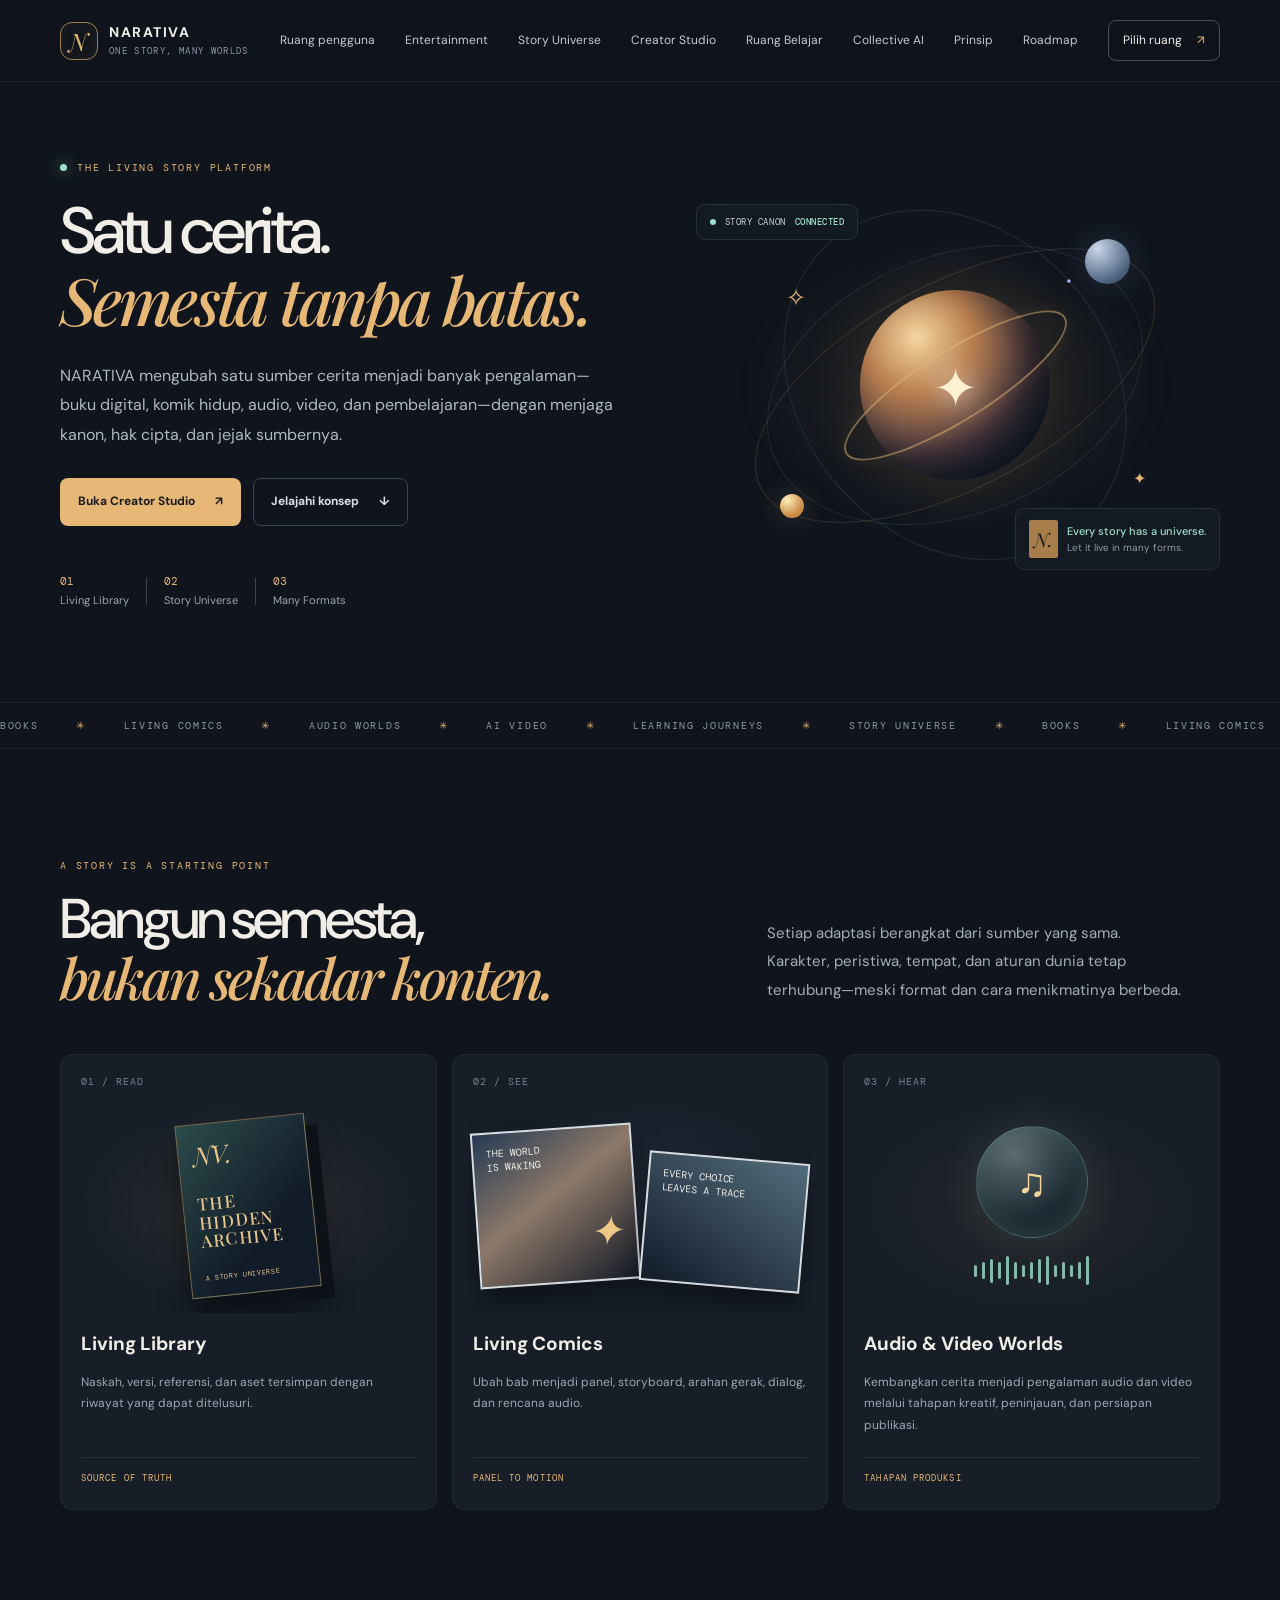
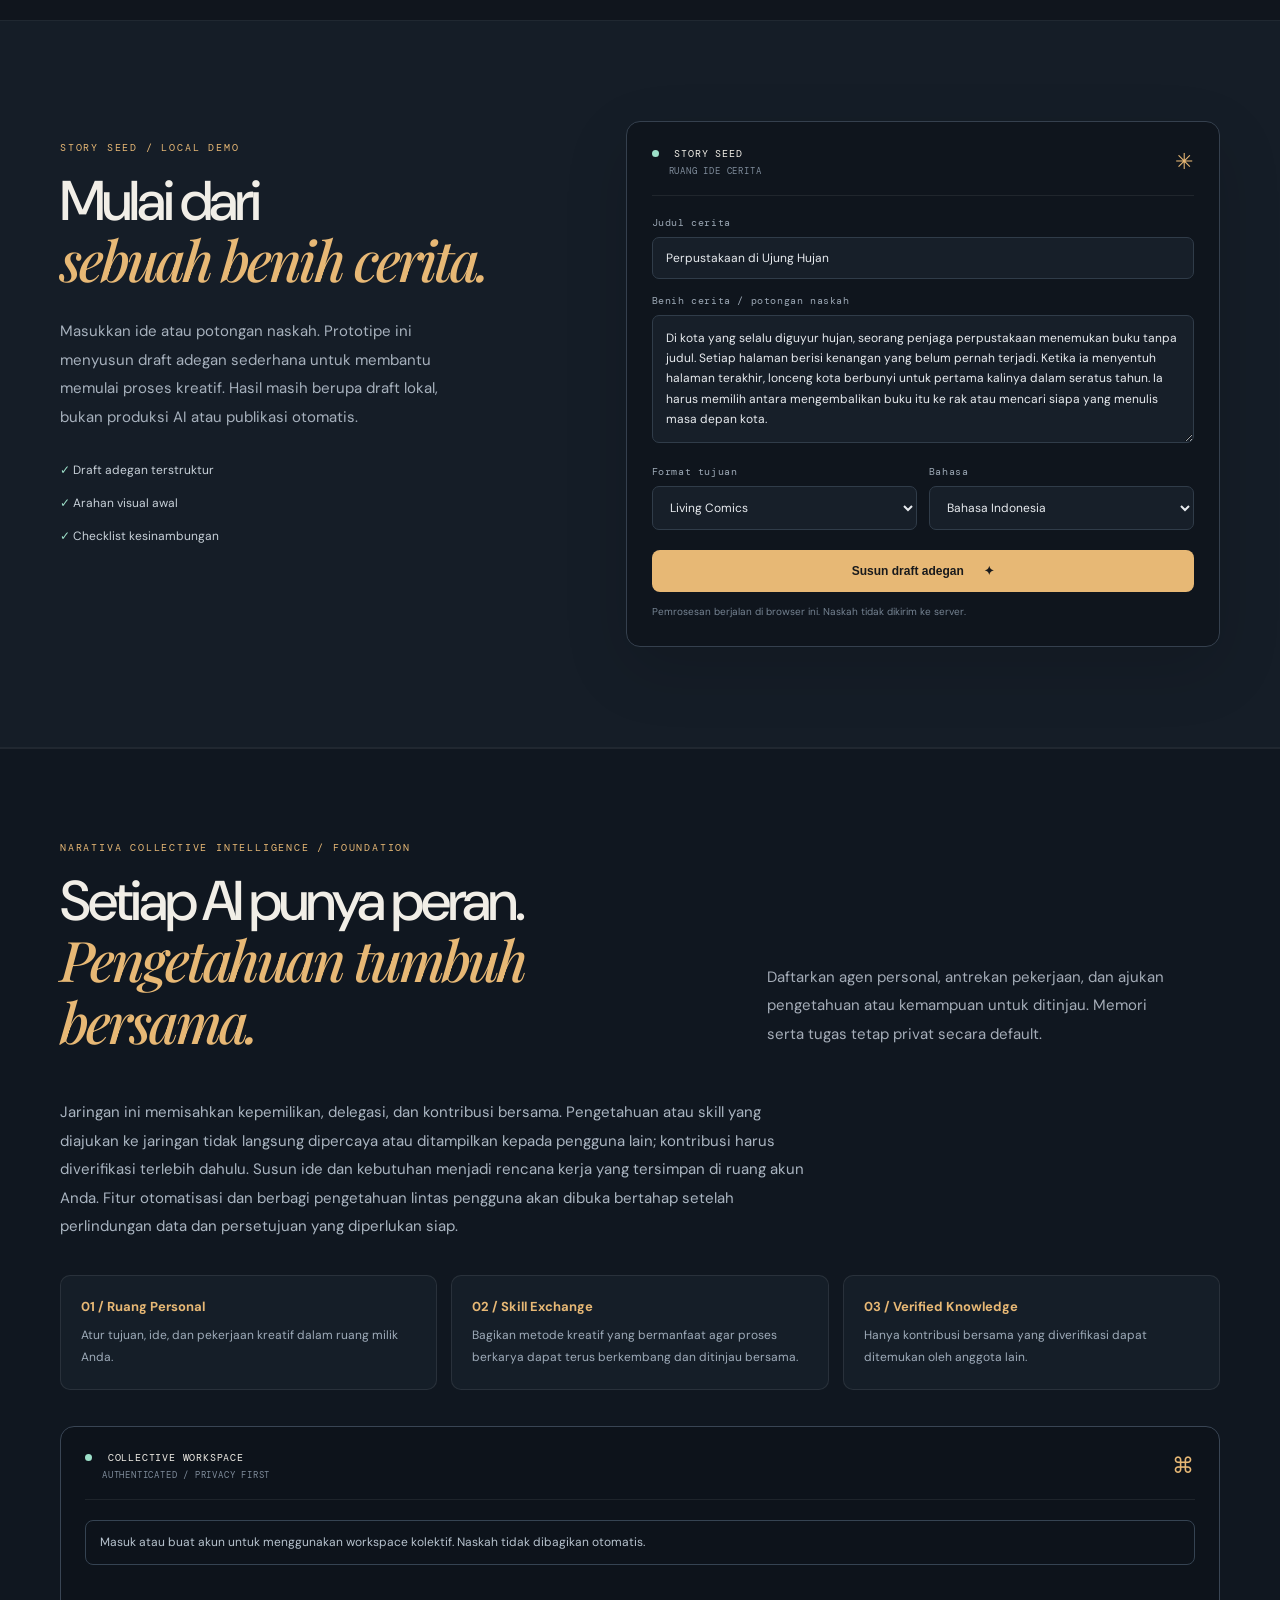
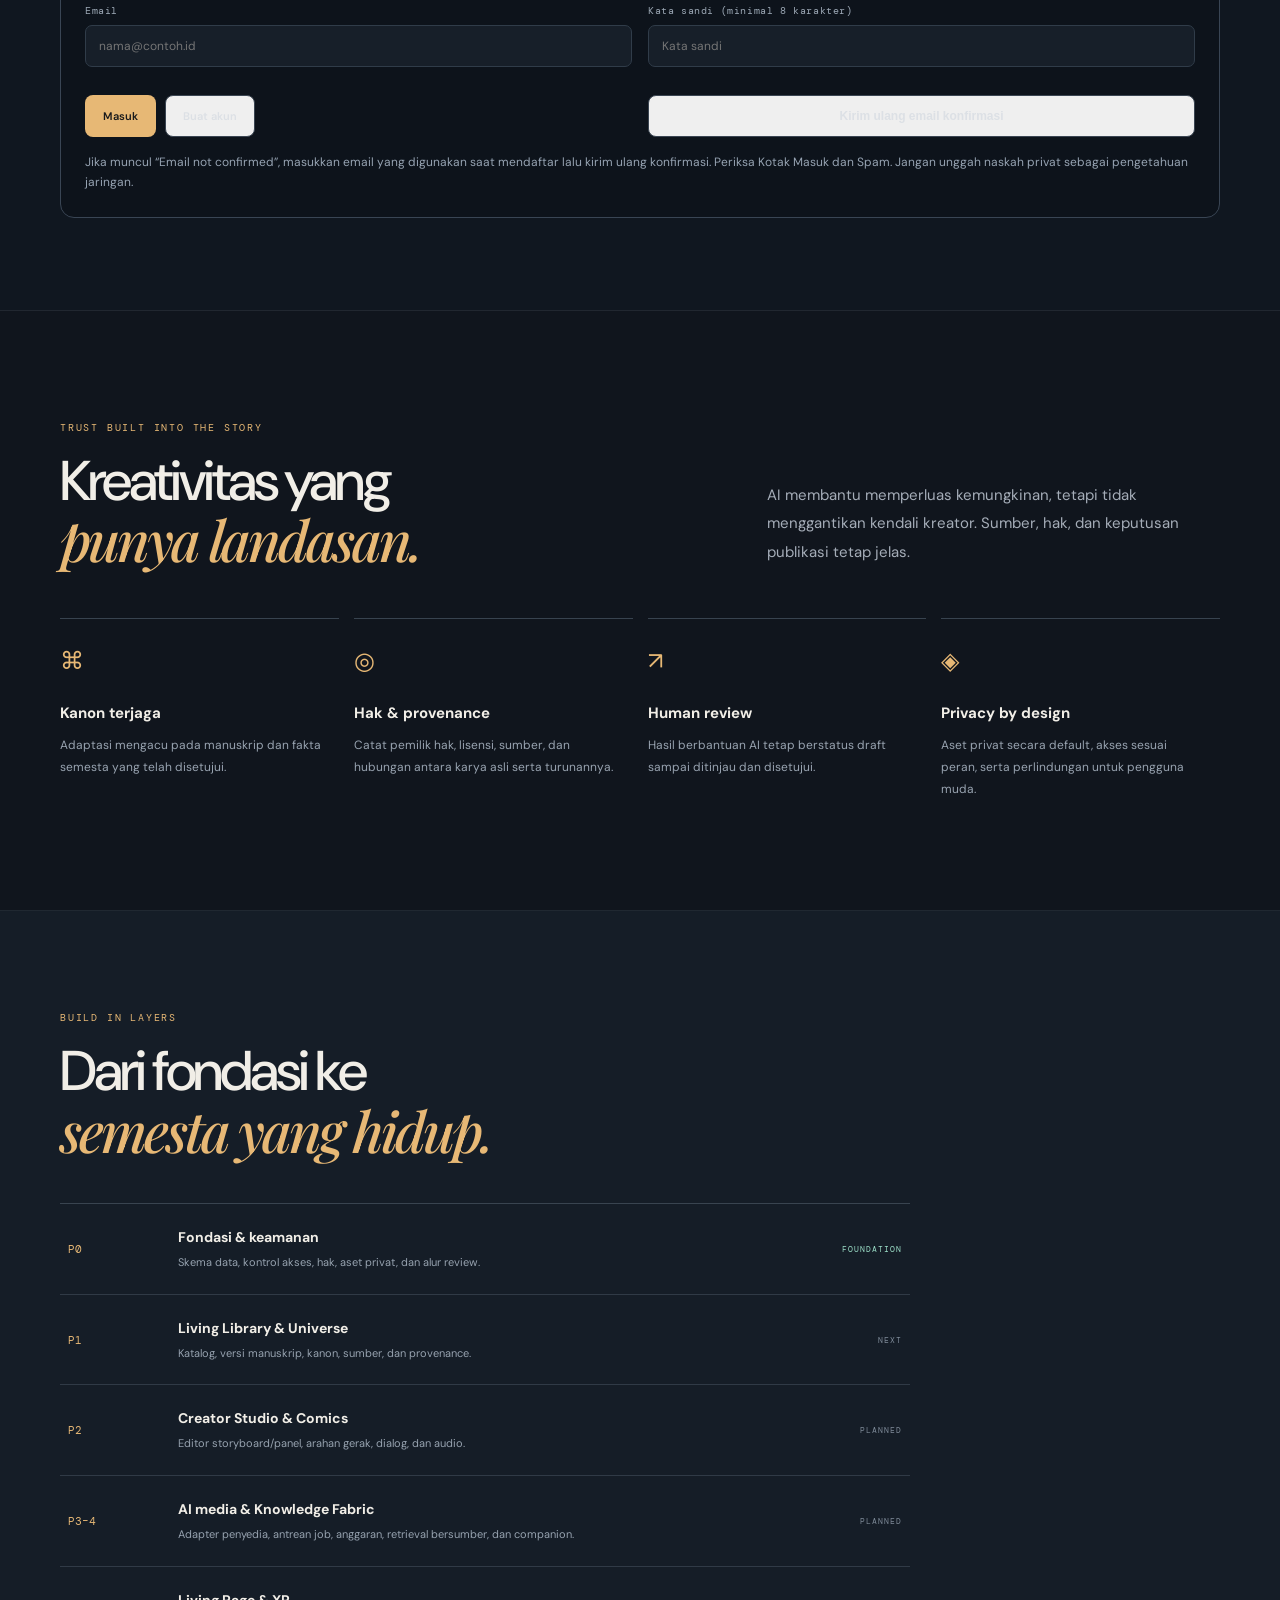
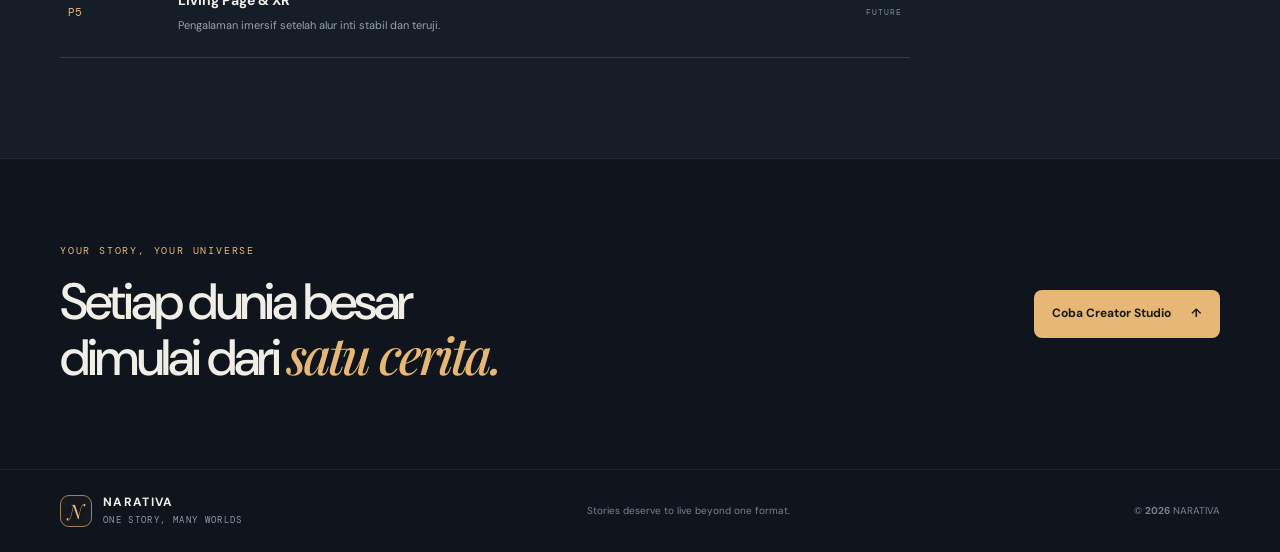
==== commit 2d6d1a9d: "UX: present collective features in reader-friendly language" ====
--- a/website/index.html
+++ b/website/index.html
@@ -61,9 +61,9 @@
     <section class="collective-section" id="collective"><div class="wrap">
       <div class="eyebrow">NARATIVA COLLECTIVE INTELLIGENCE / FOUNDATION</div>
       <div class="section-head"><div><h2>Setiap AI punya peran.<br><em>Pengetahuan tumbuh bersama.</em></h2></div><p>Daftarkan agen personal, antrekan pekerjaan, dan ajukan pengetahuan atau kemampuan untuk ditinjau. Memori serta tugas tetap privat secara default.</p></div>
-      <p class="collective-intro">Jaringan ini memisahkan kepemilikan, delegasi, dan kontribusi bersama. Pengetahuan atau skill yang diajukan ke jaringan tidak langsung dipercaya atau ditampilkan kepada pengguna lain; kontribusi harus diverifikasi terlebih dahulu. Tugas dapat dijalankan menjadi rencana kerja terstruktur yang tersimpan privat. Eksekusi model AI, agen eksternal, dan pembelajaran lintas pengguna tetap nonaktif sampai provider dan kebijakan izin disiapkan.</p>
+      <p class="collective-intro">Jaringan ini memisahkan kepemilikan, delegasi, dan kontribusi bersama. Pengetahuan atau skill yang diajukan ke jaringan tidak langsung dipercaya atau ditampilkan kepada pengguna lain; kontribusi harus diverifikasi terlebih dahulu. Susun ide dan kebutuhan menjadi rencana kerja yang tersimpan di ruang akun Anda. Fitur otomatisasi dan berbagi pengetahuan lintas pengguna akan dibuka bertahap setelah perlindungan data dan persetujuan yang diperlukan siap.</p>
       <div class="collective-pillars">
-        <article class="collective-pillar"><b>01 / Personal AI</b><p>Agen, tujuan, dan pekerjaan dikelola di ruang akun pemiliknya.</p></article>
+        <article class="collective-pillar"><b>01 / Ruang Personal</b><p>Atur tujuan, ide, dan pekerjaan kreatif dalam ruang milik Anda.</p></article>
         <article class="collective-pillar"><b>02 / Skill Exchange</b><p>Bagikan metode kreatif yang bermanfaat agar proses berkarya dapat terus berkembang dan ditinjau bersama.</p></article>
         <article class="collective-pillar"><b>03 / Verified Knowledge</b><p>Hanya kontribusi bersama yang diverifikasi dapat ditemukan oleh anggota lain.</p></article>
       </div>
@@ -108,12 +108,12 @@
               <button class="button primary generate-btn" type="submit">Simpan kontribusi ↗</button>
             </form>
             <form class="collective-form-card" id="skillForm">
-              <h3>Ajukan skill / workflow</h3><p>Deskripsikan kemampuan yang bisa diuji ulang. Skill jaringan tetap menunggu verifikasi.</p>
-              <label for="skillName">Nama skill</label><input id="skillName" maxlength="120" required placeholder="Continuity Check Workflow">
+              <h3>Bagikan metode kerja</h3><p>Bagikan panduan kreatif yang dapat ditinjau sebelum tersedia bagi komunitas.</p>
+              <label for="skillName">Nama metode</label><input id="skillName" maxlength="120" required placeholder="Pemeriksaan konsistensi cerita">
               <label for="skillSlug">Slug unik</label><input id="skillSlug" maxlength="100" required pattern="[A-Za-z0-9-]+" placeholder="continuity-check-workflow">
               <label for="skillVersion">Versi</label><input id="skillVersion" maxlength="32" value="1.0.0">
               <label for="skillSummary">Ringkasan dan batas penggunaan</label><textarea id="skillSummary" maxlength="2000" required placeholder="Masukan, keluaran, batasan, dan cara mengukur kualitas..."></textarea>
-              <label for="skillInstructions">Instruksi workflow (opsional)</label><textarea id="skillInstructions" maxlength="4000" placeholder="Langkah-langkah workflow tanpa rahasia atau data privat"></textarea>
+              <label for="skillInstructions">Langkah penggunaan (opsional)</label><textarea id="skillInstructions" maxlength="4000" placeholder="Jelaskan langkahnya tanpa rahasia atau data pribadi"></textarea>
               <label class="collective-check"><input id="skillShare" type="checkbox"> Ajukan ke katalog bersama (menunggu verifikasi)</label>
               <button class="button primary generate-btn" type="submit">Simpan skill ↗</button>
             </form>
